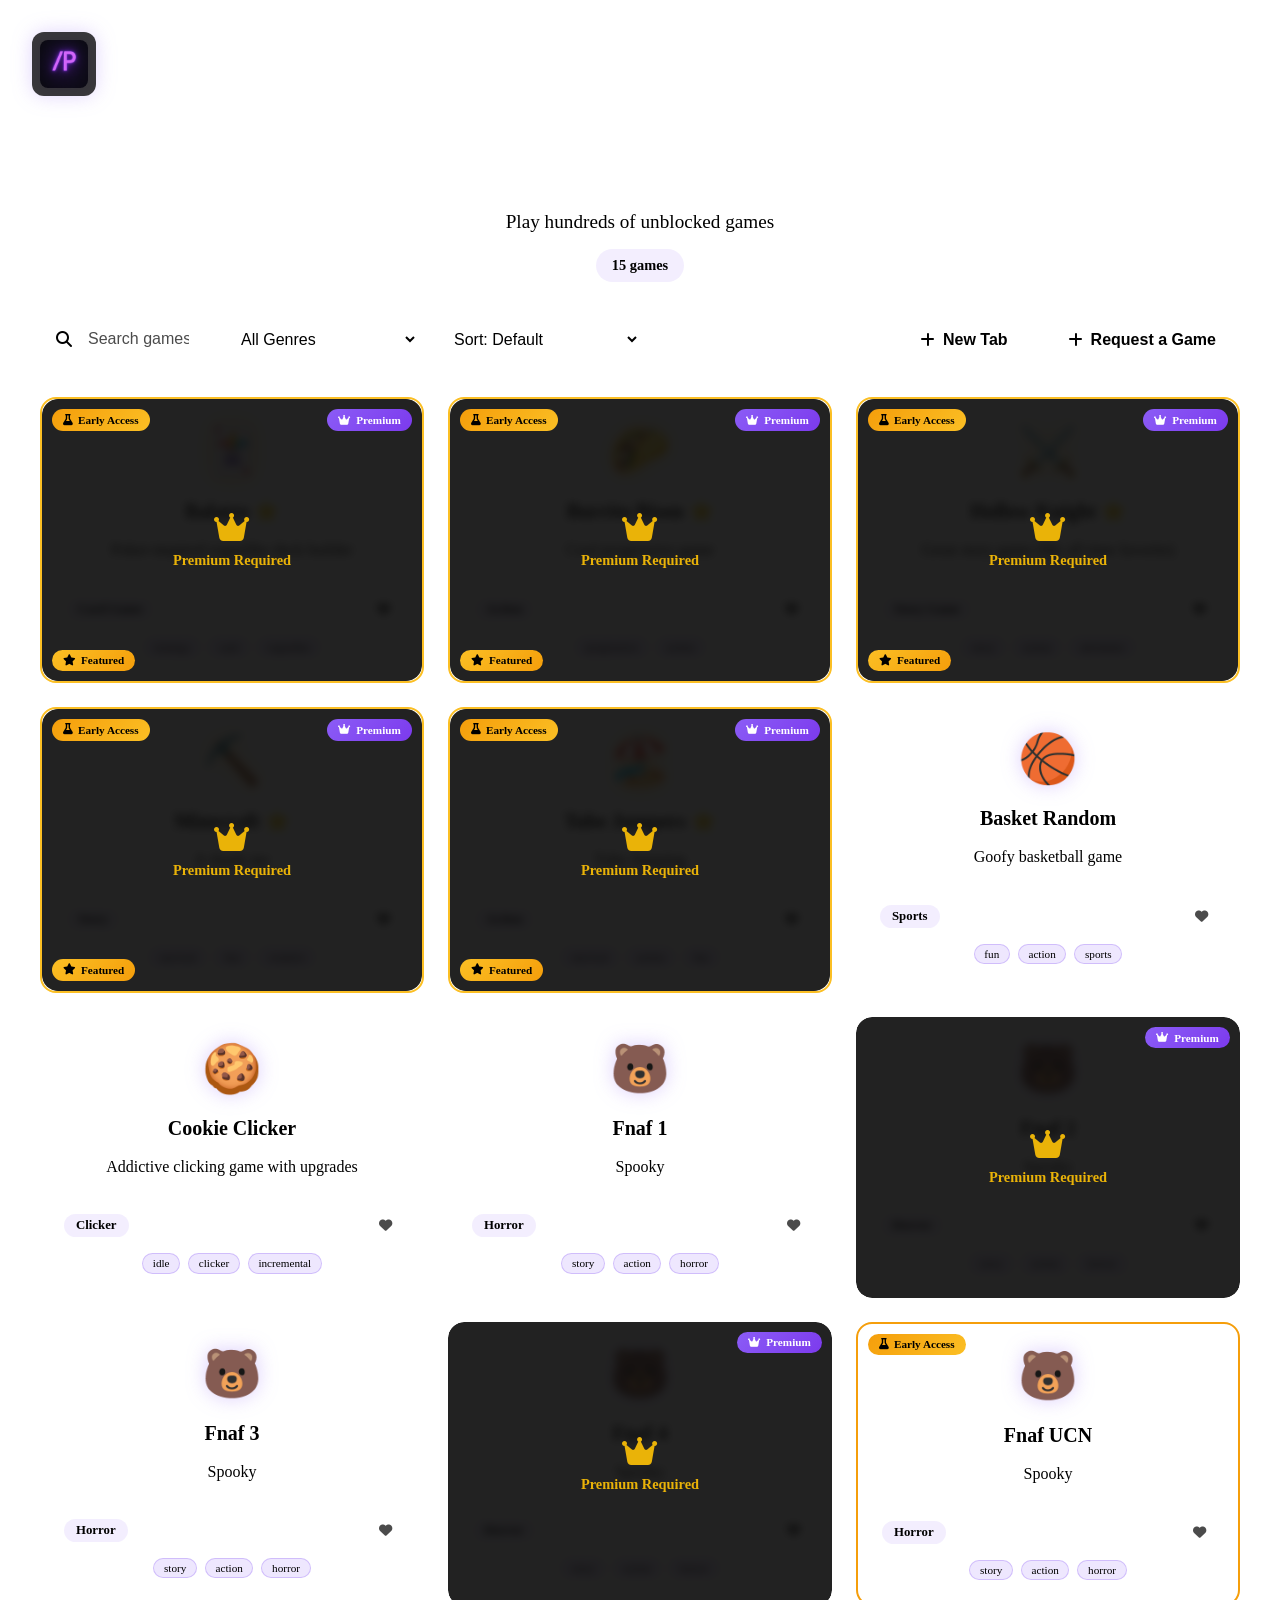
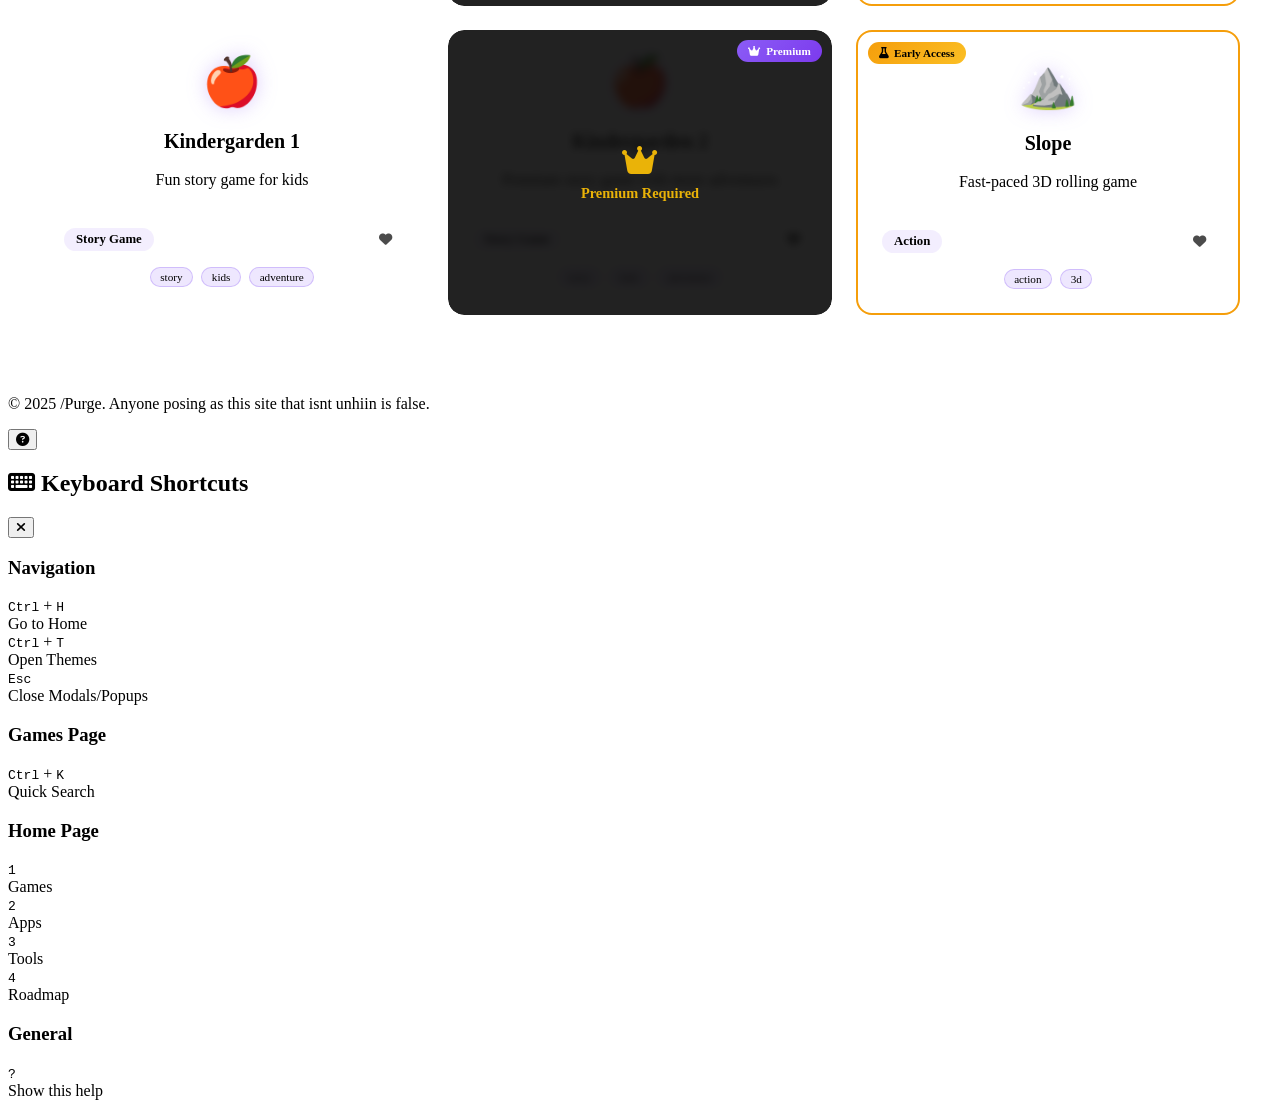
==== games.html @ 49cde4c3 "Add files via upload" ====
<!DOCTYPE html>
<html lang="en">
<head>
    <link rel="icon" href="assets/e1bc9dd5-25b2-4626-9afc-694f3188bac0.ico" type="image/x-icon">
    <meta charset="UTF-8">
    <meta name="viewport" content="width=device-width, initial-scale=1.0">
    <title>Games - /Purge</title>
    <link rel="stylesheet" href="https://cdnjs.cloudflare.com/ajax/libs/font-awesome/6.4.0/css/all.min.css">
    <link rel="stylesheet" href="/styles.css">
    <link rel="stylesheet" href="/games.css">
    <link rel="stylesheet" href="/tooltip.css">
    <link rel="stylesheet" href="/tab-manager.css">
    <link rel="stylesheet" href="/achievements.css">
    <link rel="stylesheet" href="/page-transitions.css">
    <link rel="stylesheet" href="/fullscreen-indicator.css">
    
    <!-- Token Validation -->
    <script src="/token-validator.js"></script>
</head>
<body>
    <!-- Background -->
    <div class="background"></div>

    <!-- Home Logo -->
    <div class="home-logo" onclick="window.location.href='index.html'">
        <img src="assets/e1bc9dd5-25b2-4626-9afc-694f3188bac0.ico" alt="/Purge Logo" class="logo-img">
    </div>

    <!-- Games Content -->
    <div class="games-container">
        <div class="games-header">
            <h1>🎮 Games Library</h1>
            <p class="games-subtitle">Play hundreds of unblocked games</p>
        </div>

        <!-- Search and Request Section -->
        <div class="games-controls">
            <div class="search-filter-container">
                <div class="search-container">
                    <div class="search-box">
                        <i class="fas fa-search search-icon"></i>
                        <input type="text" id="game-search" placeholder="Search games..." class="search-input">
                        <button id="clear-search" class="clear-search-btn">
                            <i class="fas fa-times"></i>
                        </button>
                    </div>
                </div>
                
                <!-- In the genre filter section of games.html -->
<select id="genre-filter" class="genre-filter">
    <option value="all">All Genres</option>
    <option value="featured">⭐ Featured Games</option>
    <option value="favorites">❤️ Favorites</option>
    <option value="action">Action</option>
    <option value="puzzle">Puzzle</option>
    <option value="idle">Idle</option>
    <option value="story">Story</option>
    <option value="strategy">Strategy</option>
    <option value="survival">Survival</option>
</select>
                
                <select id="sort-filter" class="genre-filter">
                    <option value="default">Sort: Default</option>
                    <option value="popularity">Sort: Most Popular</option>
                    <option value="recent">Sort: Recently Played</option>
                    <option value="alphabetical">Sort: A-Z</option>
                    <option value="playCount">Sort: Most Played</option>
                </select>
            </div>
            
            <div class="request-section">
                <button class="request-btn" id="new-tab-games-btn" onclick="openNewTabFromGames()" title="Open New Tab">
                    <i class="fas fa-plus"></i>
                    New Tab
                </button>
                <button class="request-btn" onclick="window.open('https://discord.gg/bS7Xgvyuu5', '_blank');">
                    <i class="fas fa-plus"></i>
                    Request a Game
                </button>
            </div>
        </div>

        <!-- Continue Playing Section -->
        <div class="continue-playing-section" id="continue-playing-section" style="display: none;">
            <h2>▶️ Continue Playing</h2>
            <div class="continue-games-grid" id="continue-games-grid">
                <!-- Recently played games will appear here -->
            </div>
        </div>

        <!-- Games Grid -->
        <div class="games-grid" id="games-grid">
            <!-- Games will be dynamically loaded here -->
        </div>

        <!-- Game Preview Modal -->
        <div class="game-preview-modal" id="game-preview-modal">
            <div class="preview-content" id="preview-content">
                <!-- Preview content will be loaded here -->
            </div>
        </div>

        <!-- No Results Message -->
        <div class="no-results" id="no-results" style="display: none;">
            <div class="no-results-content">
                <i class="fas fa-search"></i>
                <h3>No games found</h3>
                <p>Try adjusting your search terms or <a href="https://discord.gg/bS7Xgvyuu5" target="_blank">request a game</a></p>
            </div>
        </div>
    </div>

    <!-- Footer -->
    <footer>
        <p>&copy; 2025 /Purge. Anyone posing as this site that isnt unhiin is false.</p>
    </footer>

    <!-- Load scripts in correct order -->
    <script src="/debug.js"></script>
    <script src="/utils.js"></script>
    <script src="/favorites-manager.js"></script>
    <script src="/recent-games.js"></script>
    <script src="/game-stats.js"></script>
    <script src="/search-history.js"></script>
    <script src="/games.js"></script>
    <script src="/keyboard-shortcuts.js"></script>
    <script src="/keyboard-shortcuts-enhanced.js"></script>
    <script src="/help-modal.js"></script>

    <script src="/tab-cloaking.js"></script>
    <script src="/theme-manager.js"></script>
    <script src="/snow.js"></script>
    <script src="/tooltip-manager.js"></script>
    <script src="/back-to-top.js"></script>
    <script src="/accessibility.js"></script>
    <script src="/tab-manager.js"></script>
    <script src="/achievements.js"></script>
    <script src="/browser-info.js"></script>
    <script src="/page-transitions.js"></script>
    <script src="/fullscreen-indicator.js"></script>
</body>
</html>
---- games.css ----
/* Games Specific Styles */
.games-container {
    max-width: 1200px;
    margin: 0 auto;
    padding: 2rem;
    padding-top: 6rem;
}

.home-logo {
    position: fixed;
    top: 2rem;
    left: 2rem;
    z-index: 100;
    cursor: pointer;
    transition: all 0.3s ease;
    filter: drop-shadow(0 0 10px rgba(139, 92, 246, 0.3));
    background: rgba(10, 10, 10, 0.8);
    border-radius: 12px;
    padding: 0.5rem;
    border: 1px solid var(--light-gray);
}

.home-logo:hover {
    transform: scale(1.05);
    filter: drop-shadow(0 0 15px rgba(139, 92, 246, 0.5));
    border-color: var(--primary);
}

.logo-img {
    width: 48px;
    height: 48px;
    display: block;
    border-radius: 8px;
}

/* Games Header */
.games-header {
    text-align: center;
    margin-bottom: 2rem;
}

.games-header h1 {
    font-size: 3rem;
    font-weight: 800;
    background: linear-gradient(135deg, var(--primary-light), var(--primary), var(--primary-dark));
    -webkit-background-clip: text;
    -webkit-text-fill-color: transparent;
    background-clip: text;
    margin-bottom: 0.5rem;
}

.games-subtitle {
    font-size: 1.2rem;
    color: var(--text);
    font-weight: 300;
    margin-bottom: 0.5rem;
}

.recent-games-badge {
    display: inline-flex;
    align-items: center;
    gap: 0.5rem;
    background: rgba(139, 92, 246, 0.1);
    border: 1px solid var(--primary);
    border-radius: 20px;
    padding: 0.5rem 1rem;
    margin-top: 1rem;
    font-size: 0.9rem;
    color: var(--primary);
    font-weight: 600;
}

.recent-games-badge i {
    font-size: 0.85rem;
}

/* Games Controls */
.games-controls {
    display: flex;
    justify-content: space-between;
    align-items: center;
    margin-bottom: 2rem;
    gap: 1rem;
    flex-wrap: wrap;
}

.search-container {
    flex: 1;
    max-width: 400px;
}

.search-box {
    position: relative;
    display: flex;
    align-items: center;
}

.search-icon {
    position: absolute;
    left: 1rem;
    color: var(--text);
    z-index: 2;
}

.search-input {
    width: 100%;
    padding: 1rem 1rem 1rem 3rem;
    background: var(--dark);
    border: 2px solid var(--light-gray);
    border-radius: 12px;
    color: var(--white);
    font-size: 1rem;
    transition: all 0.3s ease;
}

.search-input:focus {
    outline: none;
    border-color: var(--primary);
    box-shadow: 0 0 0 3px rgba(139, 92, 246, 0.1);
}

.search-input::placeholder {
    color: var(--text);
    opacity: 0.7;
}

.clear-search-btn {
    position: absolute;
    right: 0.5rem;
    background: none;
    border: none;
    color: var(--text);
    cursor: pointer;
    padding: 0.5rem;
    border-radius: 6px;
    transition: all 0.3s ease;
    opacity: 0;
    pointer-events: none;
}

.clear-search-btn.show {
    opacity: 1;
    pointer-events: all;
}

.clear-search-btn:hover {
    color: var(--primary);
    background: rgba(139, 92, 246, 0.1);
}

.request-section {
    flex-shrink: 0;
    display: flex;
    gap: 0.75rem;
}

.request-btn {
    background: var(--primary);
    color: var(--white);
    border: none;
    padding: 1rem 1.5rem;
    border-radius: 12px;
    font-weight: 600;
    font-size: 1rem;
    cursor: pointer;
    transition: all 0.3s ease;
    display: flex;
    align-items: center;
    gap: 0.5rem;
    text-decoration: none;
}

.request-btn:hover {
    background: var(--primary-dark);
    transform: translateY(-2px);
    box-shadow: 0 6px 25px rgba(139, 92, 246, 0.4);
}

/* Games Grid */
.games-grid {
    display: grid;
    grid-template-columns: repeat(auto-fill, minmax(300px, 1fr));
    gap: 1.5rem;
    margin-bottom: 2rem;
}

.game-card {
    background: var(--dark);
    border: 1px solid var(--light-gray);
    border-radius: 16px;
    padding: 1.5rem;
    transition: all 0.3s ease;
    cursor: pointer;
    position: relative;
    overflow: hidden;
}

.game-card::before {
    content: '';
    position: absolute;
    top: 0;
    left: -100%;
    width: 100%;
    height: 100%;
    background: linear-gradient(90deg, transparent, rgba(139, 92, 246, 0.1), transparent);
    transition: left 0.6s ease;
}

.game-card:hover::before {
    left: 100%;
}

.game-card:hover {
    transform: translateY(-8px);
    border-color: var(--primary);
    box-shadow: 0 10px 30px rgba(139, 92, 246, 0.2);
}

.game-icon {
    font-size: 3rem;
    margin-bottom: 1rem;
    text-align: center;
    filter: drop-shadow(0 0 10px rgba(139, 92, 246, 0.3));
}

.game-content h3 {
    font-size: 1.25rem;
    font-weight: 600;
    margin-bottom: 0.5rem;
    color: var(--white);
    text-align: center;
}

.game-content p {
    color: var(--text);
    text-align: center;
    line-height: 1.4;
    margin-bottom: 1rem;
}

.game-meta {
    display: flex;
    justify-content: space-between;
    align-items: center;
    margin-top: 1rem;
    padding-top: 1rem;
    border-top: 1px solid var(--light-gray);
    gap: 0.5rem;
    flex-wrap: wrap;
}

.game-category {
    background: rgba(139, 92, 246, 0.1);
    color: var(--primary);
    padding: 0.25rem 0.75rem;
    border-radius: 20px;
    font-size: 0.8rem;
    font-weight: 600;
}

.play-count {
    display: flex;
    align-items: center;
    gap: 0.25rem;
    color: var(--text);
    font-size: 0.8rem;
    opacity: 0.8;
}

.play-count i {
    color: var(--primary);
    font-size: 0.7rem;
}

.game-tags {
    display: flex;
    gap: 0.5rem;
    flex-wrap: wrap;
    margin-top: 0.75rem;
    justify-content: center;
}

.game-tag {
    background: rgba(139, 92, 246, 0.15);
    color: var(--primary);
    padding: 0.2rem 0.6rem;
    border-radius: 12px;
    font-size: 0.7rem;
    font-weight: 500;
    border: 1px solid rgba(139, 92, 246, 0.3);
}

/* Loading Skeletons */
.game-card.skeleton {
    pointer-events: none;
    animation: skeleton-pulse 1.5s ease-in-out infinite;
}

.skeleton-icon {
    width: 60px;
    height: 60px;
    background: var(--gray);
    border-radius: 12px;
    margin: 0 auto 1rem;
}

.skeleton-content {
    display: flex;
    flex-direction: column;
    gap: 0.75rem;
}

.skeleton-title {
    width: 70%;
    height: 20px;
    background: var(--gray);
    border-radius: 4px;
    margin: 0 auto;
}

.skeleton-text {
    width: 90%;
    height: 14px;
    background: var(--gray);
    border-radius: 4px;
    margin: 0 auto;
}

.skeleton-meta {
    width: 60%;
    height: 16px;
    background: var(--gray);
    border-radius: 4px;
    margin: 1rem auto 0;
}

@keyframes skeleton-pulse {
    0%, 100% {
        opacity: 1;
    }
    50% {
        opacity: 0.6;
    }
}

/* Lazy Loading */
.game-card.lazy-load {
    opacity: 0;
    transform: translateY(20px);
    transition: opacity 0.4s ease, transform 0.4s ease;
}

.game-card.lazy-load.loaded {
    opacity: 1;
    transform: translateY(0);
}

/* Continue Playing Section */
.continue-playing-section {
    margin-bottom: 3rem;
}

.continue-playing-section h2 {
    font-size: 1.5rem;
    font-weight: 700;
    margin-bottom: 1.5rem;
    color: var(--white);
}

.continue-games-grid {
    display: grid;
    grid-template-columns: repeat(auto-fill, minmax(200px, 1fr));
    gap: 1rem;
}

.continue-game-card {
    background: var(--dark);
    border: 1px solid var(--light-gray);
    border-radius: 12px;
    padding: 1rem;
    cursor: pointer;
    transition: all 0.3s ease;
    display: flex;
    align-items: center;
    gap: 1rem;
}

.continue-game-card:hover {
    border-color: var(--primary);
    transform: translateY(-4px);
    box-shadow: 0 8px 20px rgba(139, 92, 246, 0.2);
}

.continue-game-icon {
    font-size: 2.5rem;
    flex-shrink: 0;
}

.continue-game-info h4 {
    font-size: 1rem;
    font-weight: 600;
    color: var(--white);
    margin-bottom: 0.25rem;
}

.continue-game-info p {
    font-size: 0.85rem;
    color: var(--text);
    opacity: 0.7;
}

/* Game Preview Modal */
.game-preview-modal {
    position: fixed;
    top: 0;
    left: 0;
    right: 0;
    bottom: 0;
    background: rgba(0, 0, 0, 0.8);
    backdrop-filter: blur(10px);
    z-index: 10000;
    display: flex;
    align-items: center;
    justify-content: center;
    opacity: 0;
    visibility: hidden;
    transition: opacity 0.3s ease, visibility 0.3s ease;
    padding: 2rem;
}

.game-preview-modal.active {
    opacity: 1;
    visibility: visible;
}

.preview-content {
    background: var(--dark);
    border: 1px solid var(--light-gray);
    border-radius: 20px;
    padding: 2rem;
    max-width: 500px;
    width: 100%;
    box-shadow: 0 20px 60px rgba(0, 0, 0, 0.5);
    transform: scale(0.9);
    transition: transform 0.3s ease;
}

.game-preview-modal.active .preview-content {
    transform: scale(1);
}

.preview-header {
    display: flex;
    align-items: center;
    gap: 1.5rem;
    margin-bottom: 1.5rem;
    padding-bottom: 1.5rem;
    border-bottom: 1px solid var(--light-gray);
}

.preview-icon {
    font-size: 4rem;
    flex-shrink: 0;
}

.preview-title h3 {
    font-size: 1.5rem;
    font-weight: 700;
    color: var(--white);
    margin-bottom: 0.5rem;
}

.preview-title p {
    color: var(--text);
    font-size: 0.95rem;
}

.preview-details {
    display: flex;
    gap: 1rem;
    flex-wrap: wrap;
    margin-bottom: 1.5rem;
}

.preview-stat {
    display: flex;
    align-items: center;
    gap: 0.5rem;
    color: var(--text);
    font-size: 0.9rem;
}

.preview-stat i {
    color: var(--primary);
}

.preview-badge {
    display: inline-flex;
    align-items: center;
    gap: 0.5rem;
    padding: 0.4rem 0.8rem;
    border-radius: 12px;
    font-size: 0.8rem;
    font-weight: 600;
}

.preview-badge.premium {
    background: rgba(139, 92, 246, 0.2);
    color: var(--primary);
    border: 1px solid var(--primary);
}

.preview-badge.early {
    background: rgba(251, 191, 36, 0.2);
    color: #fbbf24;
    border: 1px solid #fbbf24;
}

.preview-tags {
    display: flex;
    gap: 0.5rem;
    flex-wrap: wrap;
    margin-bottom: 1.5rem;
}

.preview-tag {
    background: rgba(139, 92, 246, 0.15);
    color: var(--primary);
    padding: 0.3rem 0.7rem;
    border-radius: 12px;
    font-size: 0.75rem;
    font-weight: 500;
    border: 1px solid rgba(139, 92, 246, 0.3);
}

.preview-actions {
    display: flex;
    gap: 1rem;
}

.preview-btn {
    flex: 1;
    padding: 0.875rem 1.5rem;
    border: none;
    border-radius: 12px;
    font-weight: 600;
    font-size: 1rem;
    cursor: pointer;
    transition: all 0.3s ease;
    display: flex;
    align-items: center;
    justify-content: center;
    gap: 0.5rem;
}

.preview-btn.primary {
    background: var(--primary);
    color: var(--white);
}

.preview-btn.primary:hover {
    background: var(--primary-dark);
    transform: translateY(-2px);
    box-shadow: 0 6px 20px rgba(139, 92, 246, 0.4);
}

.play-btn {
    background: var(--primary);
    color: var(--white);
    border: none;
    padding: 0.5rem 1rem;
    border-radius: 8px;
    font-weight: 600;
    font-size: 0.9rem;
    cursor: pointer;
    transition: all 0.3s ease;
    text-decoration: none;
    display: inline-block;
}

.play-btn:hover {
    background: var(--primary-dark);
    transform: translateY(-2px);
}

/* No Results */
.no-results {
    text-align: center;
    padding: 3rem;
}

.no-results-content {
    background: var(--dark);
    padding: 2rem;
    border-radius: 16px;
    border: 1px solid var(--light-gray);
    max-width: 400px;
    margin: 0 auto;
}

.no-results-content i {
    font-size: 3rem;
    color: var(--text);
    margin-bottom: 1rem;
    opacity: 0.5;
}

.no-results-content h3 {
    color: var(--white);
    margin-bottom: 0.5rem;
}

.no-results-content p {
    color: var(--text);
    margin-bottom: 0;
}

.no-results-content a {
    color: var(--primary);
    text-decoration: none;
}

.no-results-content a:hover {
    text-decoration: underline;
}

/* Responsive */
@media (max-width: 768px) {
    .games-container {
        padding: 1rem;
        padding-top: 5rem;
    }
    
    .home-logo {
        top: 1rem;
        left: 1rem;
    }
    
    .logo-img {
        width: 40px;
        height: 40px;
    }
    
    .games-header h1 {
        font-size: 2rem;
    }
    
    .games-controls {
        flex-direction: column;
        align-items: stretch;
    }
    
    .search-container {
        max-width: none;
    }
    
    .request-btn {
        width: 100%;
        justify-content: center;
    }
    
    .games-grid {
        grid-template-columns: 1fr;
    }
}

/* Search and Filter Styles */
.games-controls {
    display: flex;
    justify-content: space-between;
    align-items: center;
    margin-bottom: 2rem;
    gap: 1rem;
    flex-wrap: wrap;
}

.search-filter-container {
    display: flex;
    gap: 1rem;
    flex: 1;
    max-width: 600px;
}

.genre-filter {
    background: var(--dark);
    border: 2px solid var(--light-gray);
    border-radius: 12px;
    padding: 1rem;
    color: var(--white);
    font-size: 1rem;
    min-width: 150px;
}

.genre-filter:focus {
    outline: none;
    border-color: var(--primary);
}

/* Favorite Button */
.favorite-btn {
    background: none;
    border: none;
    color: var(--text);
    cursor: pointer;
    padding: 0.5rem;
    border-radius: 50%;
    transition: all 0.3s ease;
}

.favorite-btn:hover {
    color: #ef4444;
}

/* Search Suggestions */
.search-suggestions {
    position: absolute;
    top: 100%;
    left: 0;
    right: 0;
    background: var(--dark);
    border: 2px solid var(--primary);
    border-top: none;
    border-radius: 0 0 12px 12px;
    margin-top: -2px;
    max-height: 200px;
    overflow-y: auto;
    z-index: 1000;
    display: none;
}

.suggestion-item {
    padding: 0.75rem 1rem;
    color: var(--text);
    cursor: pointer;
    transition: all 0.2s ease;
    border-bottom: 1px solid var(--light-gray);
}

.suggestion-item:last-child {
    border-bottom: none;
}

.suggestion-item:hover {
    background: var(--light-gray);
    color: var(--primary);
}

/* Game Count Badge */
.game-count-badge {
    display: inline-block;
    background: rgba(139, 92, 246, 0.1);
    border: 1px solid var(--primary);
    border-radius: 20px;
    padding: 0.5rem 1rem;
    margin-top: 0.5rem;
    font-size: 0.9rem;
    color: var(--primary);
    font-weight: 600;
}

.favorite-btn.favorited {
    color: #ef4444;
}

/* Theme Selector */
.theme-selector {
    position: fixed;
    top: 2rem;
    right: 2rem;
    background: var(--dark);
    padding: 1rem;
    border-radius: 12px;
    border: 1px solid var(--light-gray);
}

.theme-selector label {
    color: var(--text);
    margin-right: 0.5rem;
}

.theme-selector select {
    background: var(--black);
    border: 1px solid var(--light-gray);
    border-radius: 6px;
    padding: 0.5rem;
    color: var(--white);
}

/* Favorite game styling */
.game-card.favorite-game {
    border-color: var(--primary);
    background: linear-gradient(135deg, var(--dark), rgba(139, 92, 246, 0.1));
    position: relative;
}

.game-card.favorite-game::after {
    content: '❤️ Favorite';
    position: absolute;
    top: 10px;
    right: 10px;
    background: var(--primary);
    color: white;
    padding: 2px 8px;
    border-radius: 10px;
    font-size: 0.7rem;
    font-weight: 600;
}

/* Favorite button improvements */
.favorite-btn {
    background: none;
    border: none;
    color: var(--text);
    cursor: pointer;
    padding: 0.5rem;
    border-radius: 50%;
    transition: all 0.3s ease;
    opacity: 0.7;
}

.favorite-btn:hover {
    opacity: 1;
    transform: scale(1.1);
    background: rgba(239, 68, 68, 0.1);
}

.favorite-btn.favorited {
    color: #ef4444;
    opacity: 1;
}

.favorite-btn.favorited:hover {
    background: rgba(239, 68, 68, 0.2);
    transform: scale(1.1);
}

/* Visual indicator for favorites */
.favorite-game .game-icon {
    filter: drop-shadow(0 0 15px rgba(239, 68, 68, 0.3));
}

/* Premium Game Styles */
.game-card.premium-game {
    position: relative;
    overflow: hidden;
}

.premium-overlay {
    position: absolute;
    top: 0;
    left: 0;
    width: 100%;
    height: 100%;
    background: rgba(10, 10, 10, 0.9);
    backdrop-filter: blur(4px);
    display: flex;
    justify-content: center;
    align-items: center;
    z-index: 10;
    border-radius: 16px;
}

.premium-lock {
    text-align: center;
    color: #EAB308;
}

.premium-lock i {
    font-size: 2rem;
    margin-bottom: 0.5rem;
    display: block;
}

.premium-lock span {
    font-weight: 600;
    font-size: 0.9rem;
}

.premium-badge {
    position: absolute;
    top: 10px;
    right: 10px;
    background: linear-gradient(135deg, #EAB308, #F59E0B);
    color: black;
    padding: 0.3rem 0.7rem;
    border-radius: 12px;
    font-size: 0.7rem;
    font-weight: 700;
    display: flex;
    align-items: center;
    gap: 0.3rem;
}

/* Premium Modal Styles */
.premium-modal {
    display: none;
    position: fixed;
    top: 0;
    left: 0;
    width: 100%;
    height: 100%;
    background: rgba(10, 10, 10, 0.95);
    z-index: 10000;
    justify-content: center;
    align-items: center;
}

.premium-modal.active {
    display: flex;
}

.premium-modal-content {
    background: var(--dark);
    border: 2px solid #EAB308;
    border-radius: 16px;
    padding: 0;
    max-width: 400px;
    width: 90%;
    text-align: center;
}

.premium-header {
    background: linear-gradient(135deg, #EAB308, #F59E0B);
    padding: 1.5rem 2rem;
    color: black;
}

.premium-header i {
    font-size: 2rem;
    margin-bottom: 0.5rem;
    display: block;
}

.premium-header h2 {
    margin: 0;
    font-size: 1.5rem;
    font-weight: 700;
}

.premium-body {
    padding: 2rem;
}

.premium-body p {
    color: var(--text);
    margin-bottom: 1.5rem;
    font-size: 1.1rem;
}

.premium-features {
    text-align: left;
    margin: 1.5rem 0;
}

.feature {
    display: flex;
    align-items: center;
    gap: 1rem;
    padding: 0.75rem 0;
    color: var(--text);
}

.feature i {
    color: #EAB308;
    width: 20px;
    text-align: center;
}

.premium-actions {
    display: flex;
    gap: 1rem;
    margin-top: 1.5rem;
}

.premium-btn {
    padding: 1rem 1.5rem;
    border: none;
    border-radius: 8px;
    font-weight: 600;
    cursor: pointer;
    transition: all 0.3s ease;
    flex: 1;
    display: flex;
    align-items: center;
    justify-content: center;
    gap: 0.5rem;
}

.premium-btn.primary {
    background: #EAB308;
    color: black;
}

.premium-btn.primary:hover {
    background: #F59E0B;
    transform: translateY(-2px);
}

.premium-btn.secondary {
    background: var(--gray);
    color: var(--white);
    border: 1px solid var(--light-gray);
}

.premium-btn.secondary:hover {
    background: var(--light-gray);
}

/* Early Access Game Styles */
.game-card.early-access-game {
    position: relative;
    border: 2px solid #f59e0b;
    animation: earlyAccessPulse 2s ease-in-out infinite;
}

@keyframes earlyAccessPulse {
    0%, 100% {
        border-color: #f59e0b;
        box-shadow: 0 0 0 0 rgba(245, 158, 11, 0.4);
    }
    50% {
        border-color: #fbbf24;
        box-shadow: 0 0 0 4px rgba(245, 158, 11, 0.2);
    }
}

.early-access-overlay {
    position: absolute;
    top: 0;
    left: 0;
    width: 100%;
    height: 100%;
    background: rgba(245, 158, 11, 0.1);
    backdrop-filter: blur(2px);
    display: flex;
    justify-content: center;
    align-items: center;
    z-index: 5;
    border-radius: 16px;
    opacity: 0;
    transition: opacity 0.3s ease;
    pointer-events: none;
}

.game-card.early-access-game:hover .early-access-overlay {
    opacity: 1;
}

.early-access-warning {
    text-align: center;
    color: #f59e0b;
    padding: 1rem;
    background: rgba(10, 10, 10, 0.95);
    border: 2px solid #f59e0b;
    border-radius: 12px;
    max-width: 80%;
}

.early-access-warning i {
    font-size: 2rem;
    margin-bottom: 0.5rem;
    display: block;
    color: #fbbf24;
}

.early-access-warning span {
    font-weight: 700;
    font-size: 1rem;
    display: block;
    margin-bottom: 0.5rem;
}

.early-access-warning small {
    font-size: 0.75rem;
    color: var(--text);
    display: block;
    opacity: 0.8;
}

.early-access-badge {
    position: absolute;
    top: 10px;
    left: 10px;
    background: linear-gradient(135deg, #f59e0b, #fbbf24);
    color: black;
    padding: 0.3rem 0.7rem;
    border-radius: 12px;
    font-size: 0.7rem;
    font-weight: 700;
    display: flex;
    align-items: center;
    gap: 0.3rem;
    z-index: 15;
    animation: badgePulse 2s ease-in-out infinite;
}

@keyframes badgePulse {
    0%, 100% {
        transform: scale(1);
        box-shadow: 0 0 0 0 rgba(245, 158, 11, 0.7);
    }
    50% {
        transform: scale(1.05);
        box-shadow: 0 0 0 4px rgba(245, 158, 11, 0);
    }
}

.early-access-badge i {
    font-size: 0.7rem;
}

/* Featured Game Styles */
.game-card.featured-game {
    position: relative;
    border: 2px solid #fbbf24;
    background: linear-gradient(135deg, var(--dark), rgba(251, 191, 36, 0.1));
    animation: featuredGlow 3s ease-in-out infinite;
}

@keyframes featuredGlow {
    0%, 100% {
        box-shadow: 0 0 0 0 rgba(251, 191, 36, 0.4);
    }
    50% {
        box-shadow: 0 0 20px 5px rgba(251, 191, 36, 0.6);
    }
}

.featured-badge {
    position: absolute;
    bottom: 10px;
    left: 10px;
    background: linear-gradient(135deg, #fbbf24, #f59e0b);
    color: black;
    padding: 0.3rem 0.7rem;
    border-radius: 12px;
    font-size: 0.7rem;
    font-weight: 700;
    display: flex;
    align-items: center;
    gap: 0.3rem;
    z-index: 15;
    animation: badgePulse 2s ease-in-out infinite;
}

@keyframes badgePulse {
    0%, 100% {
        transform: scale(1);
        box-shadow: 0 0 0 0 rgba(245, 158, 11, 0.7);
    }
    50% {
        transform: scale(1.05);
        box-shadow: 0 0 0 4px rgba(245, 158, 11, 0);
    }
}

.featured-badge i {
    font-size: 0.7rem;
}

/* Update preview badges for featured games */
.preview-badge.featured {
    background: linear-gradient(135deg, #fbbf24, #f59e0b);
    color: black;
    border: none;
}

/* Ensure badges don't overlap */
.early-access-badge {
    position: absolute;
    top: 10px;
    left: 10px;
    background: linear-gradient(135deg, #f59e0b, #fbbf24);
    color: black;
    padding: 0.3rem 0.7rem;
    border-radius: 12px;
    font-size: 0.7rem;
    font-weight: 700;
    display: flex;
    align-items: center;
    gap: 0.3rem;
    z-index: 15;
    animation: badgePulse 2s ease-in-out infinite;
}

.premium-badge {
    position: absolute;
    top: 10px;
    right: 10px;
    background: linear-gradient(135deg, #8B5CF6, #7C3AED);
    color: white;
    padding: 0.3rem 0.7rem;
    border-radius: 12px;
    font-size: 0.7rem;
    font-weight: 700;
    display: flex;
    align-items: center;
    gap: 0.3rem;
    z-index: 15;
}

/* Featured games should appear first in all sorting methods */
.games-grid {
    display: grid;
    grid-template-columns: repeat(auto-fill, minmax(300px, 1fr));
    gap: 1.5rem;
    margin-bottom: 2rem;
}

/* Ensure featured games stand out in the grid */
.game-card.featured-game .game-icon {
    filter: drop-shadow(0 0 10px rgba(251, 191, 36, 0.5));
}

.game-card.featured-game:hover {
    transform: translateY(-8px) scale(1.02);
    border-color: #f59e0b;
    box-shadow: 0 15px 40px rgba(251, 191, 36, 0.3);
}

/* Featured section header */
.featured-section {
    margin-bottom: 2rem;
}

.featured-section h2 {
    font-size: 1.8rem;
    font-weight: 700;
    color: #fbbf24;
    margin-bottom: 1rem;
    display: flex;
    align-items: center;
    gap: 0.5rem;
}

.featured-section h2::before {
    content: '⭐';
    font-size: 1.5rem;
}
---- achievements.css ----
/* achievements.css - Achievement notification styles */
.achievement-notification {
    position: fixed;
    top: 20px;
    right: 20px;
    background: linear-gradient(135deg, var(--dark), var(--black));
    border: 2px solid var(--primary);
    border-radius: 16px;
    padding: 1.5rem;
    box-shadow: 0 10px 40px rgba(139, 92, 246, 0.4);
    z-index: 10000;
    transform: translateX(400px);
    opacity: 0;
    transition: transform 0.3s ease, opacity 0.3s ease;
    max-width: 350px;
    display: flex;
    gap: 1rem;
    align-items: center;
}

.achievement-notification.show {
    transform: translateX(0);
    opacity: 1;
}

.achievement-icon {
    font-size: 3rem;
    flex-shrink: 0;
    filter: drop-shadow(0 0 10px rgba(139, 92, 246, 0.5));
}

.achievement-content {
    flex: 1;
}

.achievement-title {
    font-size: 0.85rem;
    color: var(--primary);
    font-weight: 600;
    text-transform: uppercase;
    letter-spacing: 1px;
    margin-bottom: 0.25rem;
}

.achievement-name {
    font-size: 1.1rem;
    font-weight: 700;
    color: var(--white);
    margin-bottom: 0.25rem;
}

.achievement-desc {
    font-size: 0.9rem;
    color: var(--text);
    margin-bottom: 0.5rem;
}

.achievement-points {
    font-size: 0.85rem;
    color: var(--primary);
    font-weight: 600;
}
---- page-transitions.css ----
/* page-transitions.css - Page transition styles */
.page-transition-overlay {
    position: fixed;
    top: 0;
    left: 0;
    right: 0;
    bottom: 0;
    background: rgba(0, 0, 0, 0.9);
    backdrop-filter: blur(10px);
    z-index: 99999;
    display: flex;
    align-items: center;
    justify-content: center;
    opacity: 0;
    visibility: hidden;
    transition: opacity 0.2s ease, visibility 0.2s ease;
}

.page-transition-overlay.active {
    opacity: 1;
    visibility: visible;
}

.transition-loader {
    text-align: center;
}

.transition-spinner {
    width: 50px;
    height: 50px;
    border: 4px solid rgba(139, 92, 246, 0.2);
    border-top-color: var(--primary);
    border-radius: 50%;
    animation: spin 0.8s linear infinite;
    margin: 0 auto 1rem;
}

.transition-text {
    color: var(--white);
    font-size: 1.1rem;
    font-weight: 600;
}

@keyframes spin {
    to { transform: rotate(360deg); }
}
---- fullscreen-indicator.css ----
/* fullscreen-indicator.css - Fullscreen indicator styles */
.fullscreen-indicator {
    position: fixed;
    top: 50%;
    left: 50%;
    transform: translate(-50%, -50%);
    background: rgba(0, 0, 0, 0.9);
    backdrop-filter: blur(10px);
    border: 2px solid var(--primary);
    border-radius: 16px;
    padding: 1.5rem 2rem;
    z-index: 99998;
    opacity: 0;
    visibility: hidden;
    transition: opacity 0.3s ease, visibility 0.3s ease;
    pointer-events: none;
}

.fullscreen-indicator.active {
    opacity: 1;
    visibility: visible;
}

.fullscreen-content {
    display: flex;
    flex-direction: column;
    align-items: center;
    gap: 0.5rem;
    color: var(--white);
}

.fullscreen-content i {
    font-size: 2rem;
    color: var(--primary);
    margin-bottom: 0.5rem;
}

.fullscreen-content span {
    font-size: 1.1rem;
    font-weight: 600;
}

.fullscreen-content small {
    font-size: 0.85rem;
    color: var(--text);
    opacity: 0.8;
}
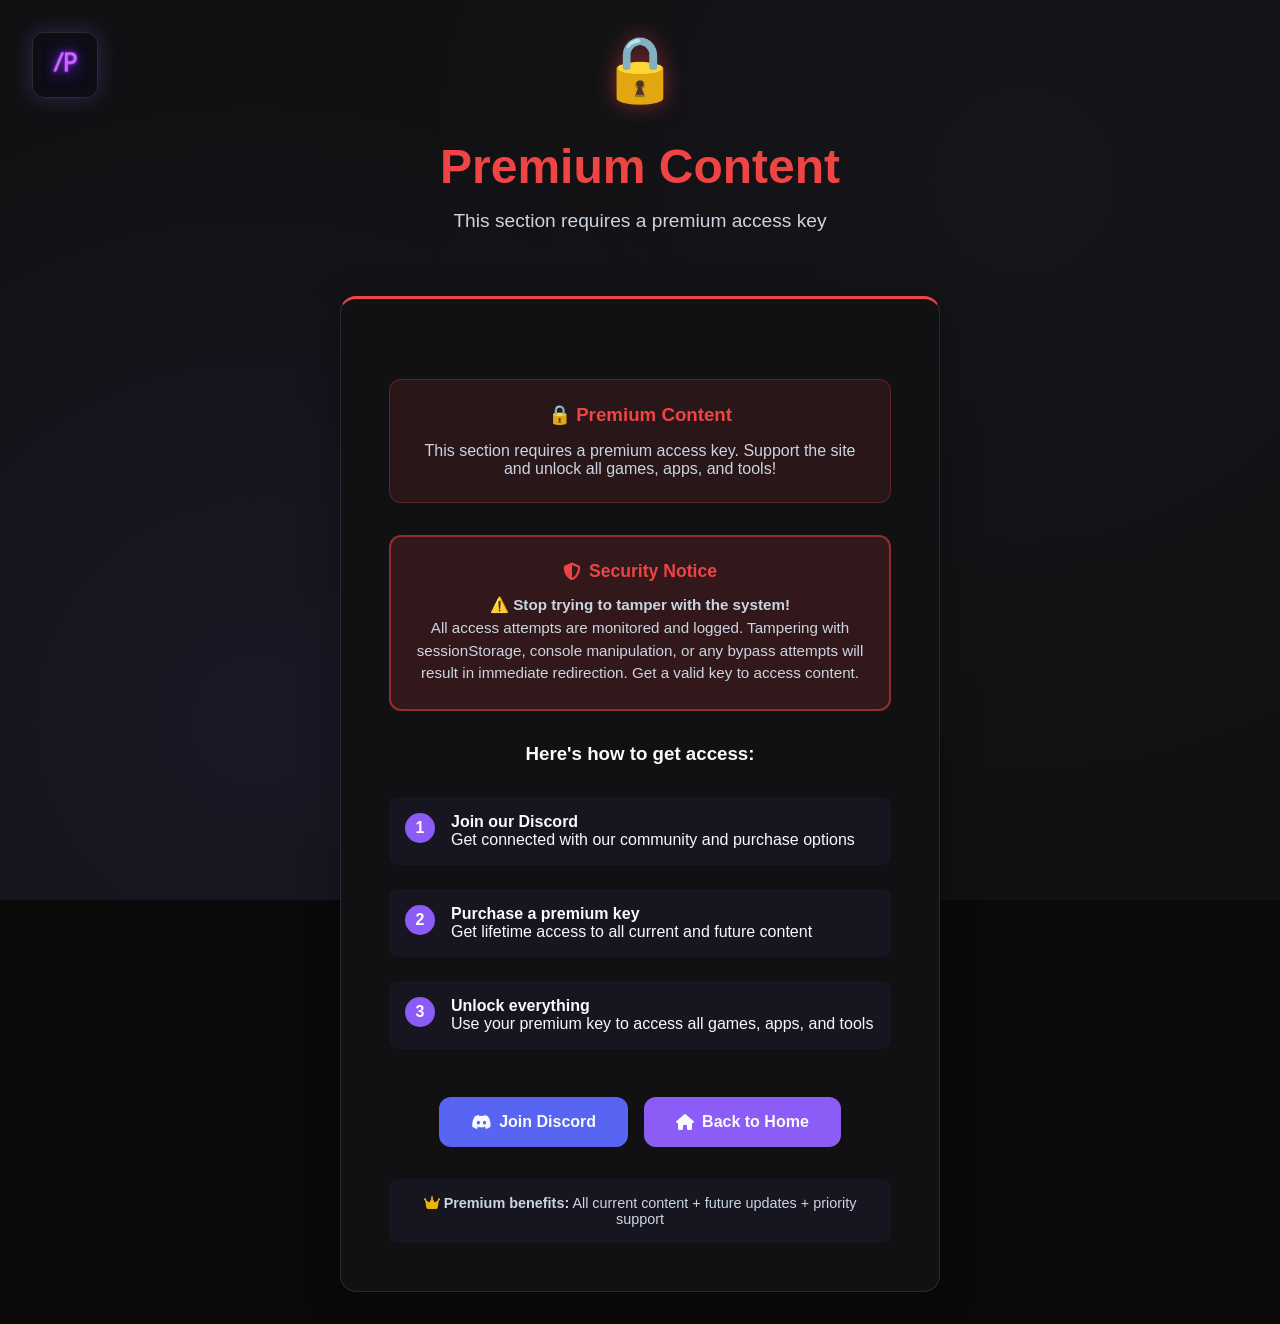
==== commit 1a82f353: "Add files via upload" ====
--- a/games.html
+++ b/games.html
@@ -15,7 +15,7 @@
     <link rel="stylesheet" href="/fullscreen-indicator.css">
     
     <!-- Token Validation -->
-    <script src="/token-validator.js"></script>
+    <script src="page-validator.js"></script>
 </head>
 <body>
     <!-- Background -->
--- a/styles.css
+++ b/styles.css
@@ -0,0 +1,2044 @@
+/* Reset and Variables */
+* {
+    margin: 0;
+    padding: 0;
+    box-sizing: border-box;
+}
+
+:root {
+    --primary: #8B5CF6;
+    --primary-dark: #7C3AED;
+    --primary-light: #A78BFA;
+    --black: #0a0a0a;
+    --dark: #111113;
+    --gray: #1f1f23;
+    --light-gray: #2a2a30;
+    --white: #f8fafc;
+    --text: #cbd5e1;
+}
+
+/* Enable scrolling on all pages */
+html, body {
+    overflow-x: hidden;
+    overflow-y: auto;
+    min-height: 100vh;
+}
+
+body {
+    font-family: 'Inter', sans-serif;
+    background: var(--black);
+    color: var(--white);
+    min-height: 100vh;
+}
+
+/* Loading Screen */
+.loading-screen {
+    position: fixed;
+    top: 0;
+    left: 0;
+    width: 100%;
+    height: 100%;
+    background: var(--black);
+    display: flex;
+    justify-content: center;
+    align-items: center;
+    z-index: 9999;
+    transition: opacity 0.5s ease, visibility 0.5s ease;
+}
+
+.loading-screen.fade-out {
+    opacity: 0;
+    visibility: hidden;
+}
+
+.loading-content {
+    text-align: center;
+    max-width: 400px;
+    padding: 2rem;
+}
+
+.loading-spinner {
+    margin-bottom: 2rem;
+}
+
+.spinner-circle {
+    width: 60px;
+    height: 60px;
+    border: 3px solid rgba(139, 92, 246, 0.3);
+    border-top: 3px solid var(--primary);
+    border-radius: 50%;
+    animation: spin 1s linear infinite;
+    margin: 0 auto;
+}
+
+.loading-title {
+    font-size: 1.5rem;
+    font-weight: 700;
+    margin-bottom: 1rem;
+    background: linear-gradient(135deg, var(--primary-light), var(--primary));
+    -webkit-background-clip: text;
+    -webkit-text-fill-color: transparent;
+    background-clip: text;
+}
+
+.loading-subtitle {
+    color: var(--text);
+    margin-bottom: 2rem;
+    font-size: 1rem;
+}
+
+.loading-progress {
+    width: 100%;
+    max-width: 200px;
+    margin: 0 auto;
+}
+
+.progress-bar {
+    width: 100%;
+    height: 4px;
+    background: rgba(139, 92, 246, 0.2);
+    border-radius: 2px;
+    overflow: hidden;
+}
+
+.progress-fill {
+    height: 100%;
+    background: linear-gradient(90deg, var(--primary-light), var(--primary));
+    border-radius: 2px;
+    width: 0%;
+    animation: progressLoad 2s ease-in-out forwards;
+}
+
+@keyframes progressLoad {
+    0% { width: 0%; }
+    20% { width: 30%; }
+    40% { width: 60%; }
+    60% { width: 80%; }
+    80% { width: 95%; }
+    100% { width: 100%; }
+}
+
+/* Enhanced spinner animation */
+@keyframes spin {
+    0% { transform: rotate(0deg); }
+    100% { transform: rotate(360deg); }
+}
+
+/* Background - Theme-aware */
+.background {
+    position: fixed;
+    top: 0;
+    left: 0;
+    width: 100%;
+    height: 100%;
+    background: 
+        radial-gradient(circle at 20% 80%, rgba(139, 92, 246, 0.1) 0%, transparent 50%),
+        radial-gradient(circle at 80% 20%, rgba(168, 85, 247, 0.05) 0%, transparent 50%),
+        var(--dark, #111113);
+    z-index: -2;
+    transition: background 0.5s ease;
+}
+
+/* Settings Link */
+.settings-link {
+    position: fixed;
+    bottom: 6rem;
+    left: 2rem;
+    z-index: 1000;
+    width: 50px;
+    height: 50px;
+    background: var(--dark);
+    border: 1px solid var(--light-gray);
+    border-radius: 12px;
+    display: flex;
+    align-items: center;
+    justify-content: center;
+    cursor: pointer;
+    transition: all 0.3s ease;
+    color: var(--text);
+    font-size: 1.5rem;
+}
+
+/* Chat Link - placed to the right of settings */
+.chat-link {
+    position: fixed;
+    bottom: 6rem;
+    left: calc(2rem + 50px + 0.75rem);
+    z-index: 1000;
+    width: 50px;
+    height: 50px;
+    background: var(--dark);
+    border: 1px solid var(--light-gray);
+    border-radius: 12px;
+    display: flex;
+    align-items: center;
+    justify-content: center;
+    cursor: pointer;
+    transition: all 0.3s ease;
+    color: var(--text);
+    font-size: 1.3rem;
+}
+
+.chat-link:hover {
+    background: var(--primary);
+    border-color: var(--primary);
+    color: var(--white);
+    transform: scale(1.1);
+    box-shadow: 0 4px 12px rgba(139, 92, 246, 0.4);
+}
+
+.settings-link:hover {
+    background: var(--primary);
+    border-color: var(--primary);
+    color: var(--white);
+    transform: scale(1.1) rotate(90deg);
+    box-shadow: 0 4px 12px rgba(139, 92, 246, 0.4);
+}
+
+/* Enhanced Canvas Styles */
+#canvas-container {
+    position: fixed;
+    top: 20px;
+    right: 20px;
+    width: 120px;
+    height: 120px;
+    border-radius: 16px;
+    cursor: pointer;
+    transition: all 0.3s ease;
+    z-index: 100;
+    overflow: hidden;
+    border: 2px solid rgba(139, 92, 246, 0.3);
+    background: rgba(10, 10, 10, 0.9);
+    backdrop-filter: blur(10px);
+}
+
+#canvas-container:hover {
+    transform: scale(1.05);
+    border-color: var(--primary);
+    box-shadow: 0 0 30px rgba(139, 92, 246, 0.4);
+}
+
+#floating-canvas {
+    width: 100%;
+    height: 100%;
+    border-radius: 14px;
+}
+
+/* Canvas Overlay Text */
+.canvas-overlay {
+    position: absolute;
+    top: 0;
+    left: 0;
+    width: 100%;
+    height: 100%;
+    display: flex;
+    flex-direction: column;
+    align-items: center;
+    justify-content: center;
+    background: rgba(10, 10, 10, 0.7);
+    color: var(--white);
+    font-weight: 600;
+    font-size: 0.9rem;
+    opacity: 0;
+    transition: opacity 0.3s ease;
+    border-radius: 14px;
+}
+
+.canvas-overlay i {
+    font-size: 1.5rem;
+    margin-bottom: 0.5rem;
+    color: var(--primary);
+}
+
+#canvas-container:hover .canvas-overlay {
+    opacity: 1;
+}
+
+/* Admin Key Button */
+.admin-key {
+    position: fixed;
+    top: 20px;
+    left: 20px;
+    width: 60px;
+    height: 60px;
+    background: rgba(10, 10, 10, 0.9);
+    border: 2px solid rgba(139, 92, 246, 0.3);
+    border-radius: 50%;
+    display: flex;
+    align-items: center;
+    justify-content: center;
+    cursor: pointer;
+    transition: all 0.3s ease;
+    z-index: 100;
+    backdrop-filter: blur(10px);
+}
+
+.admin-key:hover {
+    transform: scale(1.1);
+    border-color: var(--primary);
+    box-shadow: 0 0 25px rgba(139, 92, 246, 0.4);
+    background: rgba(139, 92, 246, 0.1);
+}
+
+.admin-key i {
+    font-size: 1.5rem;
+    color: var(--primary);
+    transition: all 0.3s ease;
+}
+
+.admin-key:hover i {
+    color: var(--primary-light);
+    transform: rotate(15deg);
+}
+
+.admin-tooltip {
+    position: absolute;
+    top: 100%;
+    left: 50%;
+    transform: translateX(-50%);
+    background: var(--dark);
+    color: var(--white);
+    padding: 0.5rem 1rem;
+    border-radius: 8px;
+    font-size: 0.8rem;
+    font-weight: 600;
+    white-space: nowrap;
+    opacity: 0;
+    visibility: hidden;
+    transition: all 0.3s ease;
+    border: 1px solid var(--light-gray);
+    margin-top: 10px;
+    z-index: 1000;
+}
+
+.admin-key:hover .admin-tooltip {
+    opacity: 1;
+    visibility: visible;
+    margin-top: 5px;
+}
+
+.admin-tooltip::before {
+    content: '';
+    position: absolute;
+    top: -5px;
+    left: 50%;
+    transform: translateX(-50%);
+    width: 0;
+    height: 0;
+    border-left: 5px solid transparent;
+    border-right: 5px solid transparent;
+    border-bottom: 5px solid var(--dark);
+}
+
+/* Admin Console Styles */
+.admin-modal {
+    position: fixed;
+    top: 0;
+    left: 0;
+    width: 100%;
+    height: 100%;
+    background: rgba(10, 10, 10, 0.95);
+    display: flex;
+    justify-content: center;
+    align-items: center;
+    z-index: 2000;
+    opacity: 0;
+    visibility: hidden;
+    transition: all 0.3s ease;
+}
+
+.admin-modal.active {
+    opacity: 1;
+    visibility: visible;
+}
+
+.admin-modal-content {
+    background: var(--dark);
+    border: 1px solid var(--light-gray);
+    border-radius: 16px;
+    width: 90%;
+    max-width: 800px;
+    max-height: 90vh;
+    overflow-y: auto;
+    overflow-x: hidden;
+    position: relative;
+    box-shadow: 0 20px 60px rgba(0, 0, 0, 0.5);
+}
+
+.admin-header {
+    background: var(--black);
+    padding: 1.5rem 2rem;
+    border-bottom: 1px solid var(--light-gray);
+    display: flex;
+    justify-content: space-between;
+    align-items: center;
+}
+
+.admin-header h2 {
+    background: linear-gradient(135deg, var(--primary-light), var(--primary));
+    -webkit-background-clip: text;
+    -webkit-text-fill-color: transparent;
+    background-clip: text;
+    margin: 0;
+}
+
+.admin-close {
+    background: none;
+    border: none;
+    color: var(--text);
+    font-size: 1.2rem;
+    cursor: pointer;
+    padding: 0.5rem;
+    border-radius: 6px;
+    transition: all 0.3s ease;
+}
+
+.admin-close:hover {
+    color: var(--primary);
+    background: rgba(139, 92, 246, 0.1);
+}
+
+.admin-tabs {
+    display: flex;
+    background: var(--black);
+    border-bottom: 1px solid var(--light-gray);
+}
+
+.admin-tab {
+    flex: 1;
+    background: none;
+    border: none;
+    padding: 1rem 1.5rem;
+    color: var(--text);
+    cursor: pointer;
+    transition: all 0.3s ease;
+    display: flex;
+    align-items: center;
+    gap: 0.5rem;
+    justify-content: center;
+    font-weight: 600;
+}
+
+.admin-tab:hover {
+    background: rgba(139, 92, 246, 0.1);
+    color: var(--primary);
+}
+
+.admin-tab.active {
+    background: var(--primary);
+    color: var(--white);
+}
+
+.admin-content {
+    padding: 2rem;
+    max-height: 60vh;
+    overflow-y: auto;
+}
+
+.admin-tab-content {
+    display: none;
+}
+
+.admin-tab-content.active {
+    display: block;
+}
+
+/* Key Management Styles */
+.key-actions {
+    margin-bottom: 2rem;
+}
+
+.add-key-section {
+    display: flex;
+    gap: 1rem;
+    margin-bottom: 1rem;
+}
+
+.admin-input {
+    flex: 1;
+    padding: 1rem;
+    background: var(--black);
+    border: 2px solid var(--light-gray);
+    border-radius: 8px;
+    color: var(--white);
+    font-family: 'Inter', monospace;
+}
+
+.admin-input:focus {
+    outline: none;
+    border-color: var(--primary);
+}
+
+.admin-btn {
+    padding: 1rem 1.5rem;
+    border: none;
+    border-radius: 8px;
+    font-weight: 600;
+    cursor: pointer;
+    transition: all 0.3s ease;
+    display: flex;
+    align-items: center;
+    gap: 0.5rem;
+}
+
+.admin-btn.primary {
+    background: var(--primary);
+    color: var(--white);
+}
+
+.admin-btn.primary:hover {
+    background: var(--primary-dark);
+}
+
+.admin-btn.secondary {
+    background: var(--gray);
+    color: var(--white);
+    border: 1px solid var(--light-gray);
+}
+
+.admin-btn.secondary:hover {
+    background: var(--light-gray);
+}
+
+.admin-btn.danger {
+    background: #ef4444;
+    color: var(--white);
+}
+
+.admin-btn.danger:hover {
+    background: #dc2626;
+}
+
+.keys-list {
+    display: flex;
+    flex-direction: column;
+    gap: 0.5rem;
+}
+
+.key-item {
+    display: flex;
+    justify-content: space-between;
+    align-items: center;
+    padding: 1rem;
+    background: var(--black);
+    border: 1px solid var(--light-gray);
+    border-radius: 8px;
+    transition: all 0.3s ease;
+}
+
+.key-item:hover {
+    border-color: var(--primary);
+    background: rgba(139, 92, 246, 0.05);
+}
+
+.key-text {
+    font-family: 'Inter', monospace;
+    font-weight: 600;
+    color: var(--primary);
+}
+
+.key-actions {
+    display: flex;
+    gap: 0.5rem;
+}
+
+.key-action-btn {
+    background: none;
+    border: none;
+    padding: 0.5rem;
+    border-radius: 6px;
+    cursor: pointer;
+    transition: all 0.3s ease;
+    color: var(--text);
+}
+
+.key-action-btn.copy:hover {
+    color: var(--primary);
+    background: rgba(139, 92, 246, 0.1);
+}
+
+.key-action-btn.delete:hover {
+    color: #ef4444;
+    background: rgba(239, 68, 68, 0.1);
+}
+
+/* Statistics Styles */
+.stats-grid {
+    display: grid;
+    grid-template-columns: repeat(auto-fit, minmax(150px, 1fr));
+    gap: 1rem;
+    margin-bottom: 2rem;
+}
+
+.stat-card {
+    background: var(--black);
+    padding: 1.5rem;
+    border-radius: 12px;
+    border: 1px solid var(--light-gray);
+    text-align: center;
+}
+
+.stat-value {
+    font-size: 2rem;
+    font-weight: 800;
+    color: var(--primary);
+    margin-bottom: 0.5rem;
+}
+
+.stat-label {
+    color: var(--text);
+    font-size: 0.9rem;
+}
+
+/* Tools Styles */
+.tools-grid {
+    display: grid;
+    grid-template-columns: repeat(auto-fit, minmax(200px, 1fr));
+    gap: 1rem;
+    margin-bottom: 2rem;
+}
+
+.tool-card {
+    background: var(--black);
+    border: 1px solid var(--light-gray);
+    border-radius: 12px;
+    padding: 1.5rem;
+    cursor: pointer;
+    transition: all 0.3s ease;
+    display: flex;
+    flex-direction: column;
+    align-items: center;
+    gap: 1rem;
+    color: var(--text);
+}
+
+.tool-card:hover {
+    border-color: var(--primary);
+    background: rgba(139, 92, 246, 0.05);
+    transform: translateY(-2px);
+}
+
+.tool-card i {
+    font-size: 2rem;
+    color: var(--primary);
+}
+
+.danger-zone {
+    border: 2px solid #ef4444;
+    border-radius: 12px;
+    padding: 1.5rem;
+    background: rgba(239, 68, 68, 0.05);
+}
+
+/* Responsive */
+@media (max-width: 768px) {
+    .admin-modal-content {
+        width: 95%;
+        margin: 1rem;
+    }
+    
+    .admin-tabs {
+        flex-direction: column;
+    }
+    
+    .add-key-section {
+        flex-direction: column;
+    }
+    
+    .stats-grid {
+        grid-template-columns: 1fr;
+    }
+    
+    .tools-grid {
+        grid-template-columns: 1fr;
+    }
+    
+    .key-item {
+        flex-direction: column;
+        gap: 1rem;
+        text-align: center;
+    }
+}
+
+/* Main Content */
+.container {
+    display: flex;
+    flex-direction: column;
+    justify-content: center;
+    align-items: center;
+    min-height: 100vh;
+    width: 100%;
+    max-width: 1400px;
+    margin: 0 auto;
+    padding: 2rem;
+    text-align: center;
+}
+
+/* Animated Title */
+#title {
+    font-size: clamp(3rem, 8vw, 6rem);
+    font-weight: 800;
+    background: linear-gradient(135deg, var(--primary-light), var(--primary), var(--primary-dark));
+    -webkit-background-clip: text;
+    -webkit-text-fill-color: transparent;
+    background-clip: text;
+    margin-bottom: 0.5rem;
+    animation: titleGlow 3s ease-in-out infinite;
+    cursor: default;
+}
+
+@keyframes titleGlow {
+    0%, 100% {
+        filter: drop-shadow(0 0 15px var(--glow-color, rgba(139, 92, 246, 0.4)));
+        transform: scale(1);
+    }
+    50% {
+        filter: drop-shadow(0 0 25px var(--glow-color, rgba(139, 92, 246, 0.7)));
+        transform: scale(1.02);
+    }
+}
+
+.subtitle {
+    font-size: 1.2rem;
+    color: var(--text);
+    margin-bottom: 3rem;
+    font-weight: 300;
+}
+
+/* Stats Row */
+.stats-row {
+    display: flex;
+    justify-content: center;
+    align-items: center;
+    gap: 1.5rem;
+    margin-bottom: 2rem;
+    flex-wrap: nowrap;
+}
+
+/* Quick Stats Updates */
+.quick-stats {
+    display: flex;
+    gap: 1rem;
+    flex-shrink: 0;
+}
+
+.stat-card {
+    background: var(--dark);
+    border: 1px solid var(--light-gray);
+    border-radius: 16px;
+    padding: 1.5rem;
+    min-width: 140px;
+    min-height: 80px;
+    display: flex;
+    align-items: center;
+    gap: 1rem;
+    transition: all 0.3s ease;
+    flex-shrink: 0;
+}
+
+.stat-card:hover {
+    border-color: var(--primary);
+    transform: translateY(-2px);
+    box-shadow: 0 6px 20px rgba(139, 92, 246, 0.2);
+}
+
+.stat-icon {
+    font-size: 2rem;
+    filter: drop-shadow(0 0 10px rgba(139, 92, 246, 0.3));
+}
+
+.stat-content {
+    display: flex;
+    flex-direction: column;
+}
+
+.stat-value {
+    font-size: 1.8rem;
+    font-weight: 800;
+    color: var(--primary);
+    line-height: 1;
+}
+
+.stat-label {
+    color: var(--text);
+    font-size: 0.9rem;
+    opacity: 0.8;
+    margin-top: 0.25rem;
+}
+
+/* Credits Stat Box */
+.credits-stat-box, .credits-stat-box:visited, .credits-stat-box:active, .credits-stat-box:focus {
+    background: var(--dark);
+    border: 1px solid var(--light-gray);
+    border-radius: 16px;
+    padding: 1.5rem;
+    color: var(--text);
+    text-decoration: none !important;
+    cursor: pointer;
+    transition: all 0.3s ease;
+    display: flex;
+    align-items: center;
+    gap: 1rem;
+    min-width: 140px;
+    min-height: 80px;
+    outline: none;
+    flex-shrink: 0;
+}
+
+.credits-stat-box:hover {
+    background: var(--primary);
+    border-color: var(--primary);
+    color: var(--white);
+    transform: translateY(-2px);
+    box-shadow: 0 6px 20px var(--glow-color);
+    text-decoration: none !important;
+}
+
+.credits-stat-icon {
+    font-size: 2rem;
+    filter: drop-shadow(0 0 10px rgba(139, 92, 246, 0.3));
+}
+
+.credits-stat-content {
+    display: flex;
+    flex-direction: column;
+}
+
+.credits-stat-value {
+    font-size: 1.3rem;
+    font-weight: 700;
+    color: var(--white);
+    margin-bottom: 0.25rem;
+}
+
+.credits-stat-label {
+    font-size: 0.9rem;
+    opacity: 0.8;
+}
+
+.credits-stat-box:hover .credits-stat-value {
+    color: var(--white);
+}
+
+.credits-stat-box:hover .credits-stat-label {
+    opacity: 1;
+}
+
+/* Categories Grid */
+.categories {
+    display: grid;
+    grid-template-columns: repeat(auto-fit, minmax(250px, 1fr));
+    gap: 1.5rem;
+    width: 100%;
+    max-width: 1200px;
+    margin: 0 auto;
+    margin-top: 2rem;
+}
+
+/* Make category boxes proper links */
+.categories a {
+    text-decoration: none;
+    color: inherit;
+    display: block;
+}
+
+.category-box {
+    background: var(--dark);
+    border: 1px solid var(--light-gray);
+    border-radius: 16px;
+    padding: 2rem;
+    text-align: center;
+    cursor: pointer;
+    transition: all 0.3s ease;
+    position: relative;
+    overflow: hidden;
+    display: block;
+}
+
+.category-box::before {
+    content: '';
+    position: absolute;
+    top: 0;
+    left: -100%;
+    width: 100%;
+    height: 100%;
+    background: linear-gradient(90deg, transparent, rgba(139, 92, 246, 0.1), transparent);
+    transition: left 0.6s ease;
+}
+
+.category-box:hover::before {
+    left: 100%;
+}
+
+.category-box:hover {
+    transform: translateY(-8px);
+    border-color: var(--primary);
+    box-shadow: var(--hover-glow, 0 10px 30px rgba(139, 92, 246, 0.2));
+    text-decoration: none;
+    color: inherit;
+}
+
+/* Remove any default link styles */
+.category-box:visited,
+.category-box:active,
+.category-box:focus {
+    color: inherit;
+    text-decoration: none;
+}
+
+.category-icon {
+    font-size: 3rem;
+    margin-bottom: 1rem;
+    filter: drop-shadow(0 0 10px rgba(139, 92, 246, 0.3));
+}
+
+.category-box h3 {
+    font-size: 1.5rem;
+    margin-bottom: 0.5rem;
+    background: linear-gradient(135deg, var(--primary-light), var(--primary));
+    -webkit-background-clip: text;
+    -webkit-text-fill-color: transparent;
+    background-clip: text;
+}
+
+.category-box p {
+    color: var(--text);
+    font-size: 0.9rem;
+    line-height: 1.4;
+}
+
+/* Box Glow Effects */
+.box-glow {
+    position: absolute;
+    top: 0;
+    left: 0;
+    width: 100%;
+    height: 100%;
+    border-radius: 16px;
+    box-shadow: inset 0 0 0 1px rgba(139, 92, 246, 0.1);
+    opacity: 0;
+    transition: opacity 0.3s ease;
+}
+
+.category-box:hover .box-glow {
+    opacity: 1;
+    animation: boxPulse 2s ease-in-out infinite;
+}
+
+@keyframes boxPulse {
+    0%, 100% {
+        box-shadow: inset 0 0 0 1px rgba(139, 92, 246, 0.1), 0 0 20px rgba(139, 92, 246, 0.1);
+    }
+    50% {
+        box-shadow: inset 0 0 0 1px rgba(139, 92, 246, 0.2), 0 0 30px rgba(139, 92, 246, 0.2);
+    }
+}
+
+/* Key System Styles */
+.key-popup-content {
+    max-width: 450px;
+}
+
+.key-input-container {
+    position: relative;
+    margin: 1.5rem 0;
+}
+
+.key-input {
+    width: 100%;
+    padding: 1rem 1.5rem;
+    background: var(--dark);
+    border: 2px solid var(--light-gray);
+    border-radius: 12px;
+    color: var(--white);
+    font-size: 1rem;
+    font-family: 'Inter', monospace;
+    letter-spacing: 0.1em;
+    transition: all 0.3s ease;
+}
+
+.key-input:focus {
+    outline: none;
+    border-color: var(--primary);
+    box-shadow: 0 0 0 3px rgba(139, 92, 246, 0.1);
+}
+
+.key-input::placeholder {
+    color: var(--text);
+    opacity: 0.7;
+}
+
+.show-key-btn {
+    position: absolute;
+    right: 1rem;
+    top: 50%;
+    transform: translateY(-50%);
+    background: none;
+    border: none;
+    color: var(--text);
+    cursor: pointer;
+    padding: 0.5rem;
+    border-radius: 6px;
+    transition: all 0.3s ease;
+}
+
+.show-key-btn:hover {
+    color: var(--primary);
+    background: rgba(139, 92, 246, 0.1);
+}
+
+.key-status {
+    margin: 1rem 0;
+    padding: 0.75rem;
+    border-radius: 8px;
+    text-align: center;
+    font-weight: 600;
+    transition: all 0.3s ease;
+    opacity: 0;
+    transform: translateY(-10px);
+}
+
+.key-status.show {
+    opacity: 1;
+    transform: translateY(0);
+}
+
+.key-status.success {
+    background: rgba(34, 197, 94, 0.1);
+    color: #22c55e;
+    border: 1px solid rgba(34, 197, 94, 0.3);
+}
+
+.key-status.error {
+    background: rgba(239, 68, 68, 0.1);
+    color: #ef4444;
+    border: 1px solid rgba(239, 68, 68, 0.3);
+}
+
+.key-info {
+    margin-top: 1.5rem;
+    padding: 1rem;
+    background: rgba(139, 92, 246, 0.05);
+    border-radius: 8px;
+    border: 1px solid rgba(139, 92, 246, 0.1);
+}
+
+.key-info p {
+    margin: 0;
+    font-size: 0.85rem;
+    color: var(--text);
+    display: flex;
+    align-items: center;
+    gap: 0.5rem;
+}
+
+.key-info i {
+    color: var(--primary);
+}
+
+/* SPINNER ANIMATION - FIXED */
+@keyframes spin {
+    0% { transform: rotate(0deg); }
+    100% { transform: rotate(360deg); }
+}
+
+.fa-spin {
+    animation: spin 1s linear infinite;
+}
+
+.fa-spinner {
+    animation: spin 1s linear infinite;
+}
+
+/* Loading animation */
+.loading {
+    animation: spin 1s linear infinite;
+}
+
+/* Discord Button */
+.discord-btn {
+    position: fixed;
+    bottom: 2rem;
+    left: 2rem;
+    background: var(--primary);
+    color: var(--white);
+    border: none;
+    padding: 1rem 1.5rem;
+    border-radius: 12px;
+    font-weight: 600;
+    font-size: 1rem;
+    cursor: pointer;
+    display: flex;
+    align-items: center;
+    gap: 0.5rem;
+    transition: all 0.3s ease;
+    z-index: 101;
+    box-shadow: 0 4px 20px rgba(139, 92, 246, 0.3);
+}
+
+.discord-btn:hover {
+    background: var(--primary-dark);
+    transform: translateY(-2px);
+    box-shadow: 0 6px 25px rgba(139, 92, 246, 0.4);
+}
+
+/* Popup */
+.popup {
+    position: fixed;
+    top: 0;
+    left: 0;
+    width: 100%;
+    height: 100%;
+    background: rgba(10, 10, 10, 0.9);
+    display: none;
+    justify-content: center;
+    align-items: center;
+    z-index: 1000;
+    opacity: 0;
+    transition: opacity 0.3s ease;
+}
+
+.popup.active {
+    display: flex;
+    opacity: 1;
+}
+
+.popup-content {
+    background: var(--dark);
+    border: 1px solid var(--light-gray);
+    border-radius: 16px;
+    padding: 2.5rem;
+    max-width: 400px;
+    width: 90%;
+    text-align: center;
+    position: relative;
+    box-shadow: 0 10px 40px rgba(139, 92, 246, 0.2);
+}
+
+.popup-content::before {
+    content: '';
+    position: absolute;
+    top: 0;
+    left: 0;
+    right: 0;
+    height: 3px;
+    background: linear-gradient(90deg, var(--primary-light), var(--primary));
+    border-radius: 16px 16px 0 0;
+}
+
+.popup-content h2 {
+    font-size: 1.5rem;
+    margin-bottom: 1rem;
+    background: linear-gradient(135deg, var(--primary-light), var(--primary));
+    -webkit-background-clip: text;
+    -webkit-text-fill-color: transparent;
+    background-clip: text;
+}
+
+.popup-content p {
+    color: var(--text);
+    margin-bottom: 2rem;
+    line-height: 1.5;
+}
+
+/* Buttons */
+.popup-buttons {
+    display: flex;
+    gap: 1rem;
+    justify-content: center;
+}
+
+.btn {
+    padding: 0.75rem 1.5rem;
+    border: none;
+    border-radius: 8px;
+    font-weight: 600;
+    font-size: 0.9rem;
+    cursor: pointer;
+    transition: all 0.3s ease;
+    text-decoration: none;
+    display: flex;
+    align-items: center;
+    gap: 0.5rem;
+}
+
+.btn-primary {
+    background: var(--primary);
+    color: var(--white);
+}
+
+.btn-primary:hover {
+    background: var(--primary-dark);
+    transform: translateY(-2px);
+}
+
+.btn-secondary {
+    background: var(--gray);
+    color: var(--white);
+    border: 1px solid var(--light-gray);
+}
+
+.btn-secondary:hover {
+    background: var(--light-gray);
+    transform: translateY(-2px);
+}
+
+/* Footer */
+footer {
+    position: fixed;
+    bottom: 2rem;
+    width: 100%;
+    text-align: center;
+    color: var(--text);
+    font-size: 0.9rem;
+}
+
+/* Responsive */
+@media (max-width: 768px) {
+    .categories {
+        grid-template-columns: 1fr;
+        max-width: 400px;
+    }
+    
+    .popup-buttons {
+        flex-direction: column;
+    }
+    
+    .discord-btn {
+        left: 1rem;
+        right: 1rem;
+        bottom: 1rem;
+        justify-content: center;
+    }
+    
+    .popup-content {
+        padding: 2rem;
+    }
+    
+    .container {
+        padding: 1rem;
+    }
+    
+    #canvas-container {
+        top: 10px;
+        right: 10px;
+    }
+    
+    /* Mobile scrolling improvements */
+    html, body {
+        overflow-x: hidden;
+        -webkit-overflow-scrolling: touch;
+    }
+}
+
+/* Help Modal */
+.help-button {
+    position: fixed;
+    bottom: 2rem;
+    right: 2rem;
+    width: 56px;
+    height: 56px;
+    border-radius: 50%;
+    background: var(--primary);
+    border: 2px solid var(--primary-light);
+    color: white;
+    font-size: 1.5rem;
+    cursor: pointer;
+    display: flex;
+    align-items: center;
+    justify-content: center;
+    box-shadow: 0 4px 20px var(--glow-color, rgba(139, 92, 246, 0.4));
+    z-index: 100;
+    transition: all 0.3s ease;
+    filter: drop-shadow(0 0 10px var(--glow-color, rgba(139, 92, 246, 0.4)));
+}
+
+.help-button:hover {
+    transform: scale(1.1);
+    box-shadow: 0 6px 30px var(--glow-color, rgba(139, 92, 246, 0.6));
+    background: var(--primary-light);
+    filter: drop-shadow(0 0 20px var(--glow-color, rgba(139, 92, 246, 0.7)));
+}
+
+.help-modal {
+    position: fixed;
+    top: 0;
+    left: 0;
+    width: 100%;
+    height: 100%;
+    background: rgba(10, 10, 10, 0.9);
+    display: none;
+    justify-content: center;
+    align-items: center;
+    z-index: 2000;
+    backdrop-filter: blur(5px);
+}
+
+.help-modal.active {
+    display: flex;
+    animation: fadeIn 0.3s ease;
+}
+
+.help-modal-content {
+    background: var(--dark);
+    border: 1px solid var(--light-gray);
+    border-radius: 16px;
+    max-width: 600px;
+    width: 90%;
+    max-height: 80vh;
+    overflow-y: auto;
+    position: relative;
+    box-shadow: 0 10px 40px rgba(139, 92, 246, 0.3);
+}
+
+.help-modal-header {
+    display: flex;
+    justify-content: space-between;
+    align-items: center;
+    padding: 1.5rem 2rem;
+    border-bottom: 1px solid var(--light-gray);
+}
+
+.help-modal-header h2 {
+    font-size: 1.5rem;
+    background: linear-gradient(135deg, var(--primary-light), var(--primary));
+    -webkit-background-clip: text;
+    -webkit-text-fill-color: transparent;
+    background-clip: text;
+    display: flex;
+    align-items: center;
+    gap: 0.5rem;
+}
+
+.help-modal-close {
+    background: transparent;
+    border: none;
+    color: var(--text);
+    font-size: 1.5rem;
+    cursor: pointer;
+    padding: 0.5rem;
+    border-radius: 8px;
+    transition: all 0.2s ease;
+}
+
+.help-modal-close:hover {
+    background: var(--light-gray);
+    color: var(--primary);
+}
+
+.help-modal-body {
+    padding: 2rem;
+}
+
+.shortcut-group {
+    margin-bottom: 2rem;
+}
+
+.shortcut-group:last-child {
+    margin-bottom: 0;
+}
+
+.shortcut-group h3 {
+    color: var(--primary);
+    font-size: 1.1rem;
+    margin-bottom: 1rem;
+    font-weight: 600;
+}
+
+.shortcut-item {
+    display: flex;
+    justify-content: space-between;
+    align-items: center;
+    padding: 0.75rem 0;
+    border-bottom: 1px solid rgba(139, 92, 246, 0.1);
+}
+
+.shortcut-item:last-child {
+    border-bottom: none;
+}
+
+.shortcut-keys {
+    display: flex;
+    gap: 0.25rem;
+    align-items: center;
+}
+
+.shortcut-keys kbd {
+    background: var(--light-gray);
+    border: 1px solid var(--primary);
+    border-radius: 6px;
+    padding: 0.4rem 0.8rem;
+    font-family: 'Courier New', monospace;
+    font-size: 0.85rem;
+    color: var(--primary);
+    font-weight: 600;
+    box-shadow: 0 2px 4px rgba(0, 0, 0, 0.2);
+}
+
+.shortcut-desc {
+    color: var(--text);
+    font-size: 0.95rem;
+}
+
+@media (max-width: 768px) {
+    .help-button {
+        bottom: 1rem;
+        right: 1rem;
+        width: 48px;
+        height: 48px;
+        font-size: 1.25rem;
+    }
+    
+    .help-modal-content {
+        width: 95%;
+        max-height: 90vh;
+    }
+    
+    .help-modal-header,
+    .help-modal-body {
+        padding: 1.5rem;
+    }
+    
+    .shortcut-item {
+        flex-direction: column;
+        align-items: flex-start;
+        gap: 0.5rem;
+    }
+}
+
+/* Dynamic Glow Effects */
+.category-box:hover .box-glow {
+    opacity: 1;
+}
+
+.game-card:hover {
+    box-shadow: 0 10px 30px var(--glow-color);
+}
+
+.tool-card:hover {
+    box-shadow: 0 10px 30px var(--glow-color);
+}
+
+.btn-primary {
+    box-shadow: 0 4px 15px var(--glow-color);
+    transition: all 0.3s ease;
+}
+
+.btn-primary:hover {
+    transform: translateY(-2px);
+    box-shadow: 0 6px 20px var(--glow-color);
+}
+
+.discord-btn {
+    box-shadow: 0 4px 15px var(--glow-color);
+    transition: all 0.3s ease;
+}
+
+.discord-btn:hover {
+    transform: translateY(-2px);
+    box-shadow: 0 6px 20px var(--glow-color);
+}
+
+/* Theme-specific glow adjustments */
+[data-theme="christmas"] .category-box:hover .box-glow {
+    animation: christmas-glow 2s ease-in-out infinite;
+}
+
+@keyframes christmas-glow {
+    0%, 100% { opacity: 0.7; }
+    50% { opacity: 1; }
+}
+
+/* Announcement Modal */
+.announcement-modal {
+    position: fixed;
+    top: 0;
+    left: 0;
+    width: 100%;
+    height: 100%;
+    background: rgba(10, 10, 10, 0.95);
+    display: none;
+    justify-content: center;
+    align-items: center;
+    z-index: 9998;
+    opacity: 0;
+    transition: opacity 0.5s ease;
+    backdrop-filter: blur(10px);
+}
+
+.announcement-modal.active {
+    display: flex;
+    opacity: 1;
+}
+
+.announcement-content {
+    background: var(--dark);
+    border: 2px solid var(--primary);
+    border-radius: 20px;
+    padding: 3rem;
+    max-width: 600px;
+    width: 90%;
+    max-height: 80vh;
+    overflow-y: auto;
+    position: relative;
+    box-shadow: 
+        0 20px 60px rgba(0, 0, 0, 0.5),
+        0 0 0 1px rgba(139, 92, 246, 0.1);
+    text-align: center;
+    animation: announcementSlideIn 0.6s ease-out;
+}
+
+@keyframes announcementSlideIn {
+    0% {
+        opacity: 0;
+        transform: translateY(-30px) scale(0.95);
+    }
+    100% {
+        opacity: 1;
+        transform: translateY(0) scale(1);
+    }
+}
+
+.announcement-content::before {
+    content: '';
+    position: absolute;
+    top: 0;
+    left: 0;
+    right: 0;
+    height: 4px;
+    background: linear-gradient(90deg, var(--primary-light), var(--primary), var(--primary-dark));
+    border-radius: 20px 20px 0 0;
+}
+
+.announcement-header {
+    margin-bottom: 2rem;
+    position: relative;
+}
+
+.announcement-title {
+    font-size: 2.5rem;
+    font-weight: 800;
+    background: linear-gradient(135deg, var(--primary-light), var(--primary));
+    -webkit-background-clip: text;
+    -webkit-text-fill-color: transparent;
+    background-clip: text;
+    margin-bottom: 1rem;
+    text-shadow: 0 2px 10px rgba(139, 92, 246, 0.3);
+}
+
+.announcement-subtitle {
+    color: var(--text);
+    font-size: 1.2rem;
+    margin-bottom: 2rem;
+    opacity: 0.9;
+}
+
+.announcement-body {
+    margin-bottom: 2rem;
+    color: var(--text);
+    line-height: 1.6;
+    font-size: 1.1rem;
+    text-align: left;
+}
+
+.announcement-body p {
+    margin-bottom: 1rem;
+}
+
+.announcement-body ul {
+    margin: 1rem 0;
+    padding-left: 1.5rem;
+}
+
+.announcement-body li {
+    margin-bottom: 0.5rem;
+    position: relative;
+}
+
+.announcement-body li::before {
+    content: '•';
+    color: var(--primary);
+    font-weight: bold;
+    position: absolute;
+    left: -1rem;
+}
+
+.announcement-footer {
+    display: flex;
+    justify-content: space-between;
+    align-items: center;
+    margin-top: 2rem;
+    padding-top: 2rem;
+    border-top: 1px solid var(--light-gray);
+}
+
+.announcement-author {
+    display: flex;
+    align-items: center;
+    gap: 1rem;
+    color: var(--text);
+}
+
+.author-avatar {
+    width: 50px;
+    height: 50px;
+    border-radius: 50%;
+    border: 2px solid var(--primary);
+    object-fit: cover;
+    box-shadow: 0 4px 12px rgba(139, 92, 246, 0.3);
+    transition: all 0.3s ease;
+}
+
+.author-avatar:hover {
+    transform: scale(1.05);
+    box-shadow: 0 6px 20px rgba(139, 92, 246, 0.5);
+}
+
+.author-info {
+    text-align: left;
+}
+
+.author-name {
+    font-weight: 700;
+    color: var(--primary);
+    font-size: 1.1rem;
+}
+
+.author-role {
+    font-size: 0.9rem;
+    opacity: 0.8;
+    margin-top: 0.2rem;
+}
+
+.announcement-ok-btn {
+    background: var(--primary);
+    color: var(--white);
+    border: none;
+    padding: 1rem 2rem;
+    border-radius: 12px;
+    font-weight: 600;
+    font-size: 1.1rem;
+    cursor: pointer;
+    transition: all 0.3s ease;
+    display: flex;
+    align-items: center;
+    gap: 0.5rem;
+    box-shadow: 0 4px 15px var(--glow-color);
+}
+
+.announcement-ok-btn:hover {
+    background: var(--primary-dark);
+    transform: translateY(-2px);
+    box-shadow: 0 6px 25px var(--glow-color);
+}
+
+.announcement-ok-btn:active {
+    transform: translateY(0);
+}
+
+/* Feature highlights within announcement */
+.feature-highlight {
+    background: rgba(139, 92, 246, 0.1);
+    border: 1px solid rgba(139, 92, 246, 0.2);
+    border-radius: 12px;
+    padding: 1.5rem;
+    margin: 1.5rem 0;
+    text-align: left;
+}
+
+.feature-highlight h4 {
+    color: var(--primary);
+    margin-bottom: 1rem;
+    font-size: 1.2rem;
+    display: flex;
+    align-items: center;
+    gap: 0.5rem;
+}
+
+.feature-highlight ul {
+    margin: 0;
+    padding-left: 1rem;
+}
+
+.feature-highlight li {
+    margin-bottom: 0.5rem;
+}
+
+/* Responsive Design for Announcement */
+@media (max-width: 768px) {
+    .announcement-content {
+        padding: 2rem;
+        margin: 1rem;
+    }
+    
+    .announcement-title {
+        font-size: 2rem;
+    }
+    
+    .announcement-subtitle {
+        font-size: 1.1rem;
+    }
+    
+    .announcement-footer {
+        flex-direction: column;
+        gap: 1.5rem;
+        text-align: center;
+    }
+    
+    .announcement-author {
+        justify-content: center;
+        text-align: center;
+    }
+    
+    .author-info {
+        text-align: center;
+    }
+    
+    .announcement-ok-btn {
+        width: 100%;
+        justify-content: center;
+    }
+}
+
+@media (max-width: 480px) {
+    .announcement-content {
+        padding: 1.5rem;
+    }
+    
+    .announcement-title {
+        font-size: 1.8rem;
+    }
+    
+    .announcement-subtitle {
+        font-size: 1rem;
+    }
+    
+    .author-avatar {
+        width: 40px;
+        height: 40px;
+    }
+    
+    .announcement-ok-btn {
+        padding: 0.875rem 1.5rem;
+        font-size: 1rem;
+    }
+}
+
+/* Theme-specific adjustments for announcement */
+[data-theme="christmas"] .announcement-content {
+    border-color: #dc2626;
+    box-shadow: 
+        0 20px 60px rgba(220, 38, 38, 0.3),
+        0 0 0 1px rgba(220, 38, 38, 0.1);
+}
+
+[data-theme="christmas"] .announcement-content::before {
+    background: linear-gradient(90deg, #ef4444, #dc2626, #b91c1c);
+}
+
+[data-theme="christmas"] .announcement-title {
+    background: linear-gradient(135deg, #ef4444, #dc2626);
+    -webkit-background-clip: text;
+    -webkit-text-fill-color: transparent;
+    background-clip: text;
+}
+
+/* Stats Row Responsive - only stack on very small screens */
+@media (max-width: 480px) {
+    .stats-row {
+        flex-direction: column;
+        gap: 1rem;
+    }
+    
+    .stat-card, .credits-stat-box {
+        width: 100%;
+        max-width: 200px;
+        justify-content: center;
+        text-align: center;
+    }
+}
+
+/* ===== AUTH OVERLAY - SIMPLIFIED ===== */
+.purge-auth-overlay {
+    position: fixed;
+    top: 0;
+    left: 0;
+    width: 100%;
+    height: 100%;
+    background: var(--black);
+    z-index: 9999;
+    display: none;
+    opacity: 0;
+    transition: opacity 0.5s ease;
+}
+
+.purge-auth-overlay.active {
+    display: block;
+    opacity: 1;
+}
+
+.auth-container {
+    width: 100%;
+    height: 200%;
+    transition: transform 1.2s ease;
+}
+
+/* Welcome Section */
+.welcome-section {
+    height: 100vh;
+    display: flex;
+    align-items: center;
+    justify-content: center;
+    background: 
+        radial-gradient(circle at 20% 50%, rgba(139, 92, 246, 0.2) 0%, transparent 50%),
+        radial-gradient(circle at 80% 20%, rgba(168, 85, 247, 0.1) 0%, transparent 50%),
+        var(--black);
+}
+
+.welcome-content {
+    text-align: center;
+    padding: 2rem;
+}
+
+.welcome-title {
+    font-size: clamp(2.5rem, 8vw, 5rem);
+    font-weight: 800;
+    margin-bottom: 1rem;
+}
+
+.welcome-text {
+    color: var(--text);
+    font-size: clamp(1.2rem, 3vw, 2rem);
+    font-weight: 300;
+    opacity: 0.8;
+}
+
+.purge-glow {
+    background: linear-gradient(135deg, var(--primary-light), var(--primary));
+    -webkit-background-clip: text;
+    -webkit-text-fill-color: transparent;
+    background-clip: text;
+    animation: glow 3s ease-in-out infinite;
+}
+
+@keyframes glow {
+    0%, 100% { filter: drop-shadow(0 0 20px rgba(139, 92, 246, 0.3)); }
+    50% { filter: drop-shadow(0 0 40px rgba(139, 92, 246, 0.6)); }
+}
+
+.welcome-subtitle {
+    color: var(--text);
+    font-size: 1.2rem;
+    margin-bottom: 3rem;
+    opacity: 0.8;
+}
+
+.scroll-indicator {
+    color: var(--primary);
+    font-size: 1.5rem;
+    animation: bounce 2s infinite;
+    cursor: pointer;
+}
+
+@keyframes bounce {
+    0%, 100% { transform: translateY(0); }
+    50% { transform: translateY(-10px); }
+}
+
+/* Key Section */
+.key-section {
+    height: 100vh;
+    display: flex;
+    align-items: center;
+    justify-content: center;
+    background: var(--dark);
+    padding: 2rem;
+    opacity: 0;
+    transform: translateY(20px);
+}
+
+.auth-container.scrolled .key-section {
+    opacity: 1;
+    transform: translateY(0);
+    transition: all 0.6s ease;
+}
+
+.key-content {
+    background: rgba(10, 10, 10, 0.9);
+    border: 1px solid var(--light-gray);
+    border-radius: 16px;
+    padding: 2.5rem;
+    max-width: 500px;
+    width: 90%;
+    text-align: center;
+    box-shadow: 0 20px 60px rgba(0, 0, 0, 0.5);
+}
+
+.key-title {
+    font-size: 1.8rem;
+    margin-bottom: 1rem;
+    background: linear-gradient(135deg, var(--primary-light), var(--primary));
+    -webkit-background-clip: text;
+    -webkit-text-fill-color: transparent;
+    background-clip: text;
+}
+
+.key-description {
+    color: var(--text);
+    margin-bottom: 2rem;
+    font-size: 1.1rem;
+}
+
+/* Key Input */
+.key-input-group {
+    position: relative;
+    margin-bottom: 1.5rem;
+}
+
+.auth-key-input {
+    width: 100%;
+    padding: 1rem 1.5rem;
+    padding-right: 3rem;
+    background: var(--black);
+    border: 2px solid var(--light-gray);
+    border-radius: 12px;
+    color: var(--white);
+    font-size: 1rem;
+    font-family: monospace;
+    transition: all 0.3s ease;
+}
+
+.auth-key-input:focus {
+    outline: none;
+    border-color: var(--primary);
+    box-shadow: 0 0 0 3px rgba(139, 92, 246, 0.1);
+}
+
+.auth-show-key-btn {
+    position: absolute;
+    right: 1rem;
+    top: 50%;
+    transform: translateY(-50%);
+    background: none;
+    border: none;
+    color: var(--text);
+    cursor: pointer;
+    padding: 0.5rem;
+}
+
+/* Key Hints */
+.key-hints {
+    display: flex;
+    flex-direction: column;
+    gap: 0.75rem;
+    margin-top: 1.5rem;
+}
+
+.key-hint {
+    display: flex;
+    align-items: center;
+    gap: 0.75rem;
+    color: var(--text);
+    font-size: 0.9rem;
+    padding: 0.75rem;
+    background: rgba(139, 92, 246, 0.05);
+    border-radius: 8px;
+}
+
+.key-hint i {
+    color: var(--primary);
+}
+
+.key-hint code {
+    background: rgba(139, 92, 246, 0.1);
+    padding: 0.2rem 0.5rem;
+    border-radius: 4px;
+    font-family: monospace;
+    color: var(--primary-light);
+    font-weight: 600;
+}
+
+/* Auth Status */
+.auth-status {
+    margin: 1.5rem 0;
+    padding: 1rem;
+    border-radius: 8px;
+    font-weight: 600;
+    opacity: 0;
+    transition: all 0.3s ease;
+}
+
+.auth-status.show {
+    opacity: 1;
+}
+
+.auth-status.success {
+    background: rgba(34, 197, 94, 0.1);
+    color: #22c55e;
+    border: 1px solid rgba(34, 197, 94, 0.2);
+}
+
+.auth-status.error {
+    background: rgba(239, 68, 68, 0.1);
+    color: #ef4444;
+    border: 1px solid rgba(239, 68, 68, 0.2);
+}
+
+/* Auth Button */
+.auth-submit-btn {
+    width: 100%;
+    padding: 1rem 2rem;
+    background: var(--primary);
+    color: var(--white);
+    border: none;
+    border-radius: 12px;
+    font-size: 1.1rem;
+    font-weight: 600;
+    cursor: pointer;
+    transition: all 0.3s ease;
+    display: flex;
+    align-items: center;
+    justify-content: center;
+    gap: 0.75rem;
+}
+
+.auth-submit-btn:hover {
+    background: var(--primary-dark);
+    transform: translateY(-2px);
+}
+
+.auth-submit-btn.loading {
+    pointer-events: none;
+    background: var(--light-gray);
+}
+
+.auth-submit-btn.loading span {
+    opacity: 0;
+}
+
+.auth-submit-btn.loading::after {
+    content: '';
+    width: 20px;
+    height: 20px;
+    border: 3px solid rgba(255, 255, 255, 0.3);
+    border-top-color: white;
+    border-radius: 50%;
+    animation: spin 1s linear infinite;
+}
+
+/* Fade out */
+.purge-auth-overlay.fade-out {
+    animation: fadeOut 0.8s ease forwards;
+}
+
+@keyframes fadeOut {
+    to {
+        opacity: 0;
+        visibility: hidden;
+    }
+}
+
+/* Auto-scroll */
+.auth-container.scrolled {
+    transform: translateY(-100vh);
+}
--- a/tooltip.css
+++ b/tooltip.css
@@ -0,0 +1,110 @@
+/* Custom Tooltip Styles - Theme Aware */
+.custom-tooltip {
+    position: fixed;
+    bottom: 2rem;
+    left: 50%;
+    transform: translateX(-50%) translateY(100px);
+    z-index: 10000;
+    opacity: 0;
+    transition: all 0.4s cubic-bezier(0.4, 0, 0.2, 1);
+    pointer-events: none;
+    max-width: 90%;
+    width: auto;
+    min-width: 300px;
+}
+
+.custom-tooltip.show {
+    opacity: 1;
+    transform: translateX(-50%) translateY(0);
+    pointer-events: all;
+}
+
+.tooltip-content {
+    background: var(--tooltip-dark, var(--dark, #111113));
+    border: 2px solid var(--tooltip-primary, var(--primary, #8B5CF6));
+    border-radius: 16px;
+    padding: 1rem 1.5rem;
+    display: flex;
+    align-items: center;
+    gap: 1rem;
+    box-shadow: 
+        0 10px 40px rgba(0, 0, 0, 0.5),
+        0 0 20px var(--tooltip-glow, var(--glow-color, rgba(139, 92, 246, 0.3)));
+    backdrop-filter: blur(10px);
+    position: relative;
+    overflow: hidden;
+}
+
+.tooltip-content::before {
+    content: '';
+    position: absolute;
+    top: 0;
+    left: -100%;
+    width: 100%;
+    height: 100%;
+    background: linear-gradient(90deg, transparent, var(--tooltip-primary, rgba(139, 92, 246, 0.1)), transparent);
+    transition: left 0.6s ease;
+}
+
+.tooltip-content:hover::before {
+    left: 100%;
+}
+
+.tooltip-message {
+    flex: 1;
+    color: var(--tooltip-text, var(--text, #cbd5e1));
+    font-size: 1rem;
+    font-weight: 500;
+    text-align: center;
+    line-height: 1.5;
+}
+
+.tooltip-close {
+    background: none;
+    border: none;
+    color: var(--tooltip-text, var(--text, #cbd5e1));
+    cursor: pointer;
+    padding: 0.5rem;
+    border-radius: 8px;
+    transition: all 0.3s ease;
+    display: flex;
+    align-items: center;
+    justify-content: center;
+    width: 32px;
+    height: 32px;
+    opacity: 0.7;
+    flex-shrink: 0;
+}
+
+.tooltip-close:hover {
+    background: rgba(239, 68, 68, 0.2);
+    color: #ef4444;
+    opacity: 1;
+    transform: scale(1.1);
+}
+
+/* Responsive */
+@media (max-width: 768px) {
+    .custom-tooltip {
+        bottom: 1rem;
+        left: 1rem;
+        right: 1rem;
+        transform: translateY(100px);
+        max-width: none;
+        min-width: auto;
+        width: calc(100% - 2rem);
+    }
+    
+    .custom-tooltip.show {
+        transform: translateY(0);
+    }
+    
+    .tooltip-content {
+        padding: 0.875rem 1.25rem;
+    }
+    
+    .tooltip-message {
+        font-size: 0.9rem;
+    }
+}
+
--- a/tab-manager.css
+++ b/tab-manager.css
@@ -0,0 +1,440 @@
+/* tab-manager.css - Tab system styles */
+.tab-bar {
+    position: fixed;
+    top: 0;
+    left: 0;
+    right: 0;
+    height: 48px;
+    background: linear-gradient(180deg, var(--dark), var(--black));
+    border-bottom: 1px solid var(--light-gray);
+    display: flex;
+    align-items: center;
+    z-index: 1000;
+    padding: 0 0.5rem;
+    gap: 0.5rem;
+    box-shadow: 
+        0 2px 8px rgba(0, 0, 0, 0.3),
+        0 0 1px rgba(139, 92, 246, 0.1);
+    backdrop-filter: blur(10px);
+    position: relative;
+    box-sizing: border-box;
+}
+
+.tab-bar::before {
+    content: '';
+    position: absolute;
+    bottom: 0;
+    left: 0;
+    right: 0;
+    height: 1px;
+    background: linear-gradient(90deg, 
+        transparent,
+        var(--glow-color, rgba(139, 92, 246, 0.3)),
+        transparent
+    );
+    opacity: 0.5;
+}
+
+.tabs-container {
+    display: flex;
+    align-items: center;
+    gap: 0.25rem;
+    flex: 1;
+    overflow-x: auto;
+    overflow-y: hidden;
+    scrollbar-width: thin;
+    min-width: 0;
+}
+
+.tabs-container::-webkit-scrollbar {
+    height: 4px;
+}
+
+.tabs-container::-webkit-scrollbar-track {
+    background: transparent;
+}
+
+.tabs-container::-webkit-scrollbar-thumb {
+    background: var(--primary);
+    border-radius: 2px;
+}
+
+.tab-item {
+    display: flex;
+    align-items: center;
+    gap: 0.5rem;
+    padding: 0.5rem 0.875rem;
+    background: linear-gradient(135deg, var(--gray), var(--dark));
+    border: 1px solid var(--light-gray);
+    border-radius: 8px 8px 0 0;
+    cursor: pointer;
+    transition: all 0.3s cubic-bezier(0.4, 0, 0.2, 1);
+    min-width: 100px;
+    max-width: 220px;
+    white-space: nowrap;
+    position: relative;
+    overflow: hidden;
+    backdrop-filter: blur(10px);
+    flex-shrink: 0;
+}
+
+.tab-item::before {
+    content: '';
+    position: absolute;
+    top: 0;
+    left: -100%;
+    width: 100%;
+    height: 100%;
+    background: linear-gradient(90deg, 
+        transparent, 
+        rgba(139, 92, 246, 0.1), 
+        transparent
+    );
+    transition: left 0.5s ease;
+    z-index: 0;
+}
+
+.tab-item:hover::before {
+    left: 100%;
+}
+
+.tab-item:hover {
+    background: linear-gradient(135deg, var(--light-gray), var(--gray));
+    border-color: var(--primary);
+    transform: translateY(-2px);
+    box-shadow: 0 4px 16px rgba(139, 92, 246, 0.2);
+}
+
+.tab-item.active {
+    background: linear-gradient(135deg, var(--black), var(--dark));
+    border-bottom-color: var(--black);
+    border-color: var(--primary);
+    box-shadow: 
+        0 -4px 20px var(--glow-color, rgba(139, 92, 246, 0.5)),
+        0 -2px 8px var(--glow-color, rgba(139, 92, 246, 0.3)),
+        inset 0 1px 0 rgba(255, 255, 255, 0.1);
+    position: relative;
+    transform: translateY(-1px);
+}
+
+.tab-item.active::after {
+    content: '';
+    position: absolute;
+    bottom: -1px;
+    left: 0;
+    right: 0;
+    height: 3px;
+    background: linear-gradient(90deg, 
+        transparent,
+        var(--primary),
+        var(--glow-color, var(--primary)),
+        var(--primary),
+        transparent
+    );
+    border-radius: 2px 2px 0 0;
+    box-shadow: 0 0 10px var(--glow-color, rgba(139, 92, 246, 0.8));
+    animation: glow-pulse 2s ease-in-out infinite;
+}
+
+.tab-item.active::before {
+    left: 0;
+    background: linear-gradient(90deg, 
+        transparent, 
+        var(--glow-color, rgba(139, 92, 246, 0.15)), 
+        transparent
+    );
+    animation: shimmer 3s ease-in-out infinite;
+}
+
+@keyframes glow-pulse {
+    0%, 100% {
+        opacity: 1;
+        box-shadow: 0 0 10px var(--glow-color, rgba(139, 92, 246, 0.8));
+    }
+    50% {
+        opacity: 0.7;
+        box-shadow: 0 0 20px var(--glow-color, rgba(139, 92, 246, 1));
+    }
+}
+
+@keyframes shimmer {
+    0% {
+        left: -100%;
+    }
+    50% {
+        left: 100%;
+    }
+    100% {
+        left: 100%;
+    }
+}
+
+.tab-name {
+    flex: 1;
+    overflow: hidden;
+    text-overflow: ellipsis;
+    font-size: 0.875rem;
+    color: var(--text);
+    position: relative;
+    z-index: 1;
+    transition: all 0.3s ease;
+    min-width: 0;
+}
+
+.tab-item:hover .tab-name {
+    color: var(--primary);
+}
+
+.tab-item.active .tab-name {
+    color: var(--primary);
+    font-weight: 600;
+    text-shadow: 0 0 10px var(--glow-color, rgba(139, 92, 246, 0.5));
+}
+
+.tab-close {
+    background: none;
+    border: none;
+    color: var(--text);
+    cursor: pointer;
+    padding: 0.25rem;
+    border-radius: 4px;
+    display: flex;
+    align-items: center;
+    justify-content: center;
+    width: 20px;
+    height: 20px;
+    transition: all 0.3s cubic-bezier(0.4, 0, 0.2, 1);
+    opacity: 0.6;
+    position: relative;
+    z-index: 1;
+}
+
+.tab-close::before {
+    content: '';
+    position: absolute;
+    top: 50%;
+    left: 50%;
+    width: 0;
+    height: 0;
+    border-radius: 50%;
+    background: rgba(239, 68, 68, 0.2);
+    transform: translate(-50%, -50%);
+    transition: width 0.3s ease, height 0.3s ease;
+}
+
+.tab-close:hover::before {
+    width: 100%;
+    height: 100%;
+}
+
+.tab-close:hover {
+    background: rgba(239, 68, 68, 0.15);
+    color: #ef4444;
+    opacity: 1;
+    transform: scale(1.1) rotate(90deg);
+}
+
+.tab-toolbar {
+    display: flex;
+    align-items: center;
+    gap: 0.5rem;
+    padding-left: 0.75rem;
+    border-left: 1px solid var(--light-gray);
+    flex-shrink: 0;
+    margin-left: 0.25rem;
+    min-width: fit-content;
+}
+
+.tab-toolbar-btn {
+    background: var(--gray);
+    border: 1px solid var(--light-gray);
+    color: var(--text);
+    width: 36px;
+    height: 36px;
+    border-radius: 8px;
+    cursor: pointer;
+    display: flex;
+    align-items: center;
+    justify-content: center;
+    transition: all 0.2s cubic-bezier(0.4, 0, 0.2, 1);
+    flex-shrink: 0;
+    position: relative;
+    overflow: hidden;
+}
+
+.tab-toolbar-btn::before {
+    content: '';
+    position: absolute;
+    top: 50%;
+    left: 50%;
+    width: 0;
+    height: 0;
+    border-radius: 50%;
+    background: var(--primary);
+    opacity: 0.2;
+    transform: translate(-50%, -50%);
+    transition: width 0.3s ease, height 0.3s ease;
+}
+
+.tab-toolbar-btn:hover::before {
+    width: 100%;
+    height: 100%;
+}
+
+.tab-toolbar-btn:hover {
+    border-color: var(--primary);
+    color: var(--primary);
+    transform: translateY(-1px);
+    box-shadow: 
+        0 4px 12px rgba(139, 92, 246, 0.2),
+        0 0 20px var(--glow-color, rgba(139, 92, 246, 0.3));
+}
+
+.tab-toolbar-btn:active {
+    transform: translateY(0);
+    box-shadow: 0 2px 6px rgba(139, 92, 246, 0.15);
+}
+
+.tab-toolbar-btn i {
+    position: relative;
+    z-index: 1;
+    transition: transform 0.2s ease;
+}
+
+.tab-toolbar-btn:hover i {
+    transform: scale(1.1);
+}
+
+.tab-toolbar-btn#reload-btn:hover i {
+    animation: spin 0.6s ease;
+}
+
+@keyframes spin {
+    from { transform: rotate(0deg); }
+    to { transform: rotate(360deg); }
+}
+
+.tab-notification {
+    position: fixed;
+    top: 60px;
+    right: 20px;
+    background: var(--dark);
+    border: 1px solid var(--light-gray);
+    border-radius: 8px;
+    padding: 0.75rem 1.25rem;
+    color: var(--text);
+    font-weight: 500;
+    font-size: 0.9rem;
+    z-index: 10001;
+    transform: translateX(120%);
+    transition: transform 0.3s cubic-bezier(0.4, 0, 0.2, 1);
+    box-shadow: 0 4px 20px rgba(0, 0, 0, 0.3);
+    backdrop-filter: blur(10px);
+}
+
+.tab-notification.show {
+    transform: translateX(0);
+}
+
+.tab-notification.info {
+    border-left: 3px solid var(--primary);
+}
+
+.tab-notification.success {
+    border-left: 3px solid #22c55e;
+}
+
+.tab-notification.error {
+    border-left: 3px solid #ef4444;
+}
+
+.tab-content-area {
+    position: fixed;
+    top: 48px;
+    left: 0;
+    right: 0;
+    bottom: 0;
+    background: var(--black);
+    z-index: 999;
+    margin: 0;
+    padding: 0;
+}
+
+.tab-iframe {
+    width: 100%;
+    height: 100%;
+    border: none;
+    background: var(--black);
+}
+
+/* Adjust body padding when tabs are active */
+body.has-tabs {
+    padding-top: 0;
+    margin-top: 0;
+}
+
+body.has-tabs .tab-content-area {
+    top: 48px;
+}
+
+/* Hide tab bar when no tabs */
+.tab-bar:has(.tabs-container:empty) {
+    display: none !important;
+}
+
+/* Adjust main content when tabs are active */
+body.has-tabs .container,
+body.has-tabs .games-container,
+body.has-tabs .themes-container,
+body.has-tabs .tools-container,
+body.has-tabs .roadmap-container {
+    display: none;
+}
+
+@media (max-width: 768px) {
+    .tab-bar {
+        height: 40px;
+        padding: 0 0.375rem;
+    }
+    
+    .tab-item {
+        min-width: 80px;
+        max-width: 140px;
+        padding: 0.375rem 0.625rem;
+        gap: 0.375rem;
+    }
+    
+    .tab-name {
+        font-size: 0.75rem;
+    }
+    
+    .tab-close {
+        width: 18px;
+        height: 18px;
+        padding: 0.2rem;
+    }
+    
+    .tab-toolbar {
+        gap: 0.375rem;
+        padding-left: 0.5rem;
+    }
+    
+    .tab-toolbar-btn {
+        width: 32px;
+        height: 32px;
+    }
+    
+    .tab-content-area {
+        top: 40px;
+    }
+    
+    body.has-tabs {
+        padding-top: 0;
+        margin-top: 0;
+    }
+    
+    body.has-tabs .tab-content-area {
+        top: 40px;
+    }
+}
+
